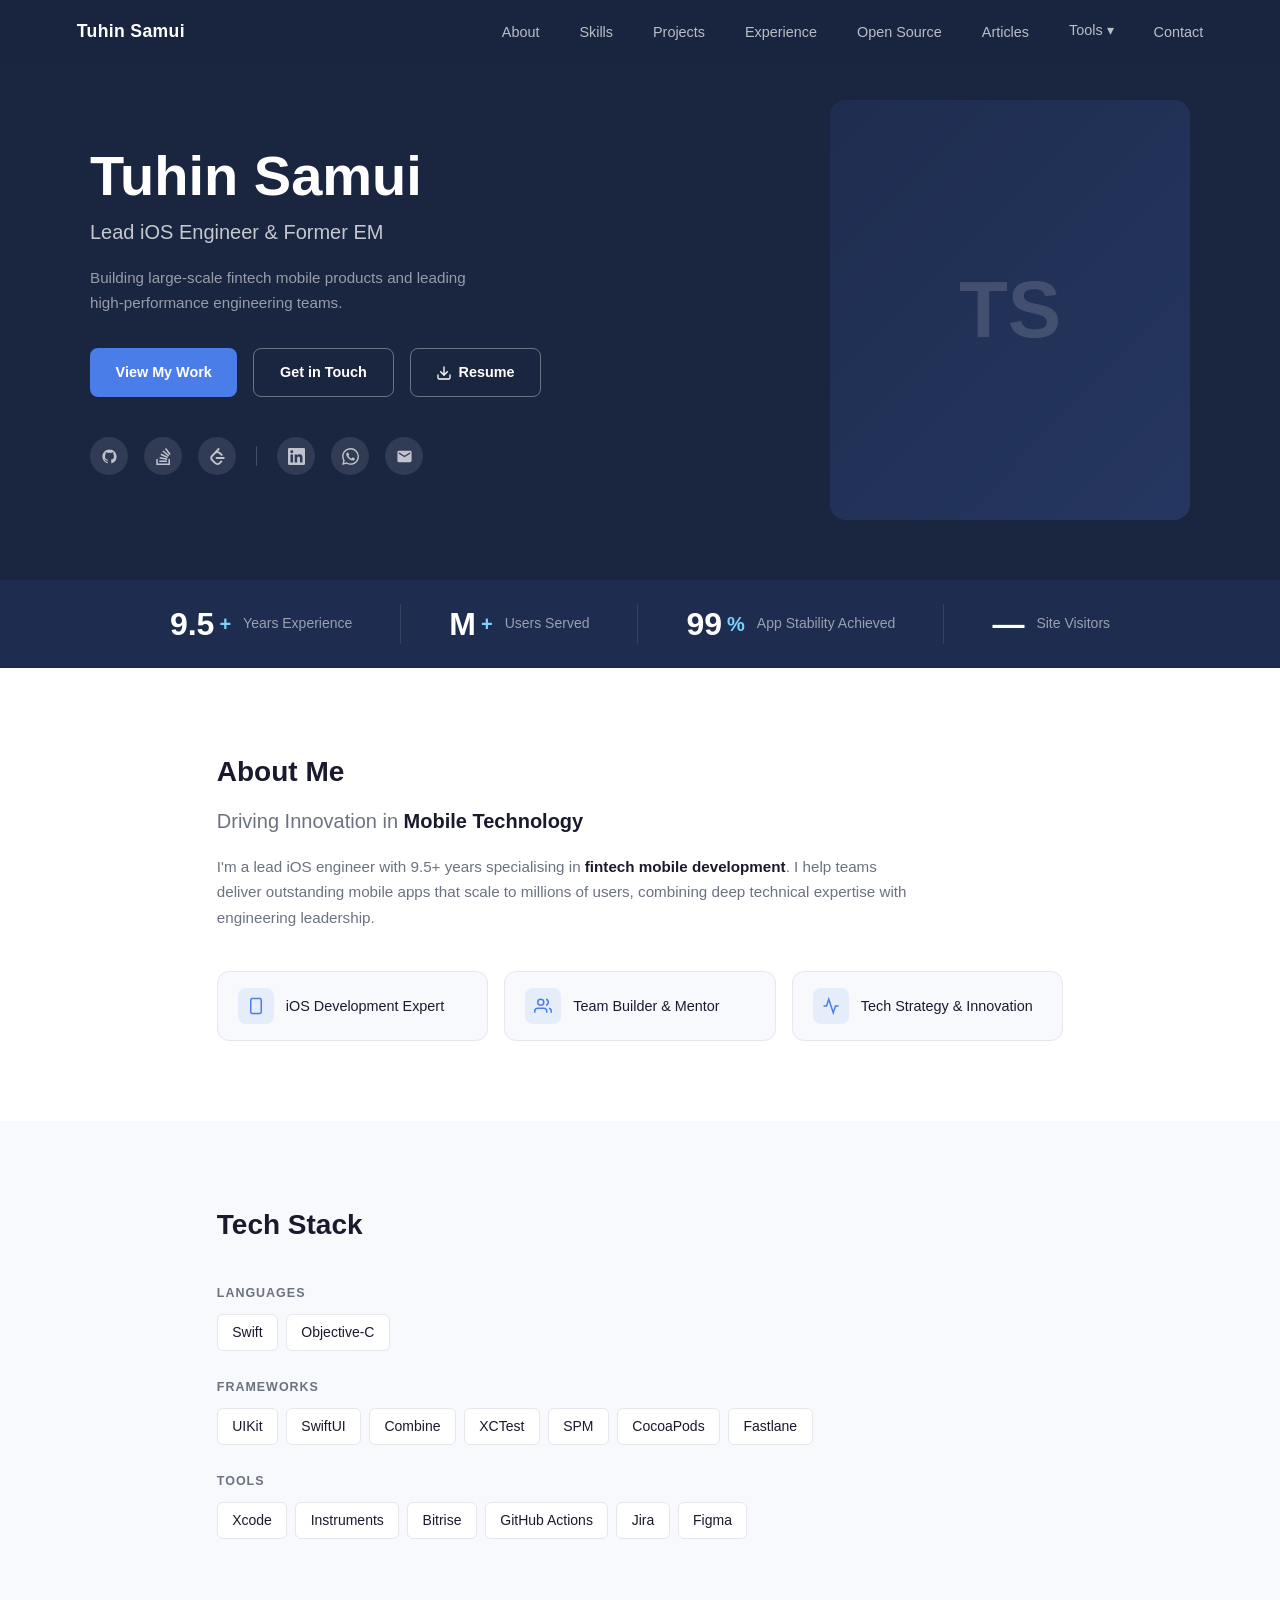
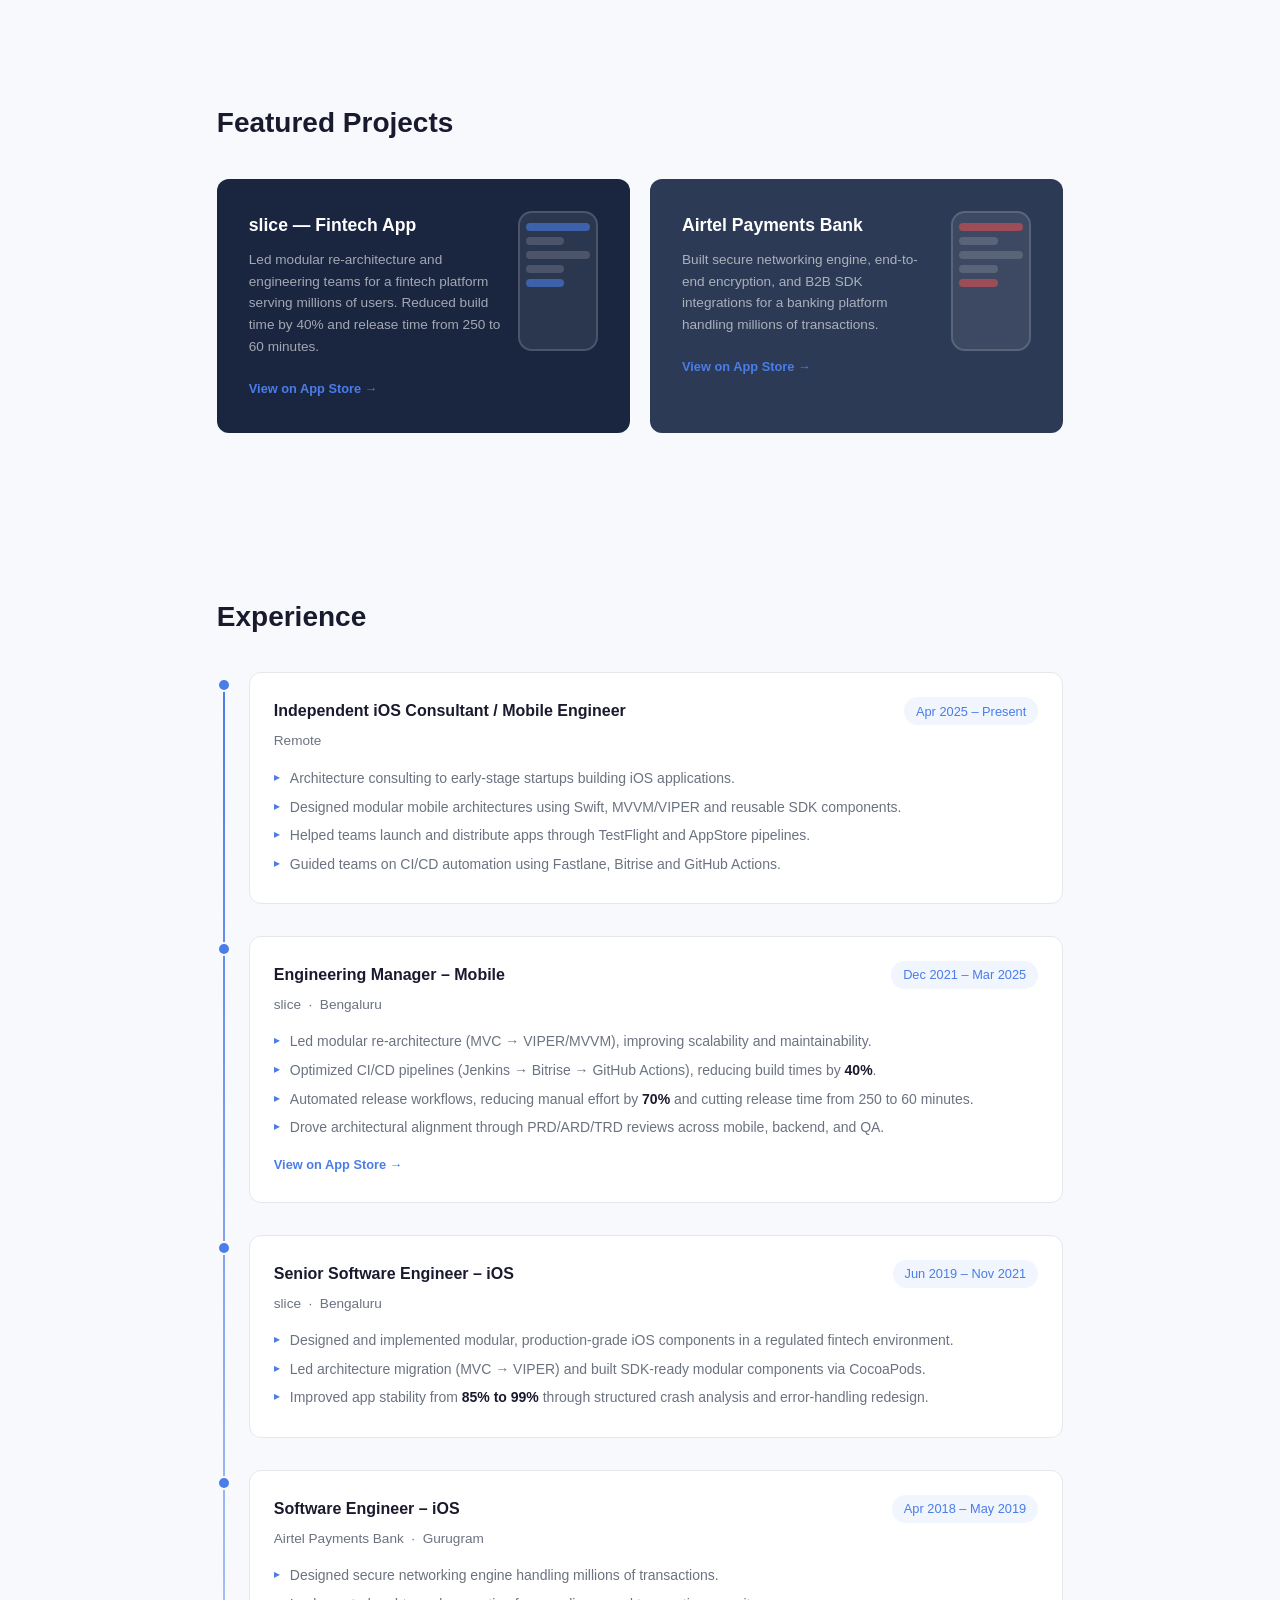
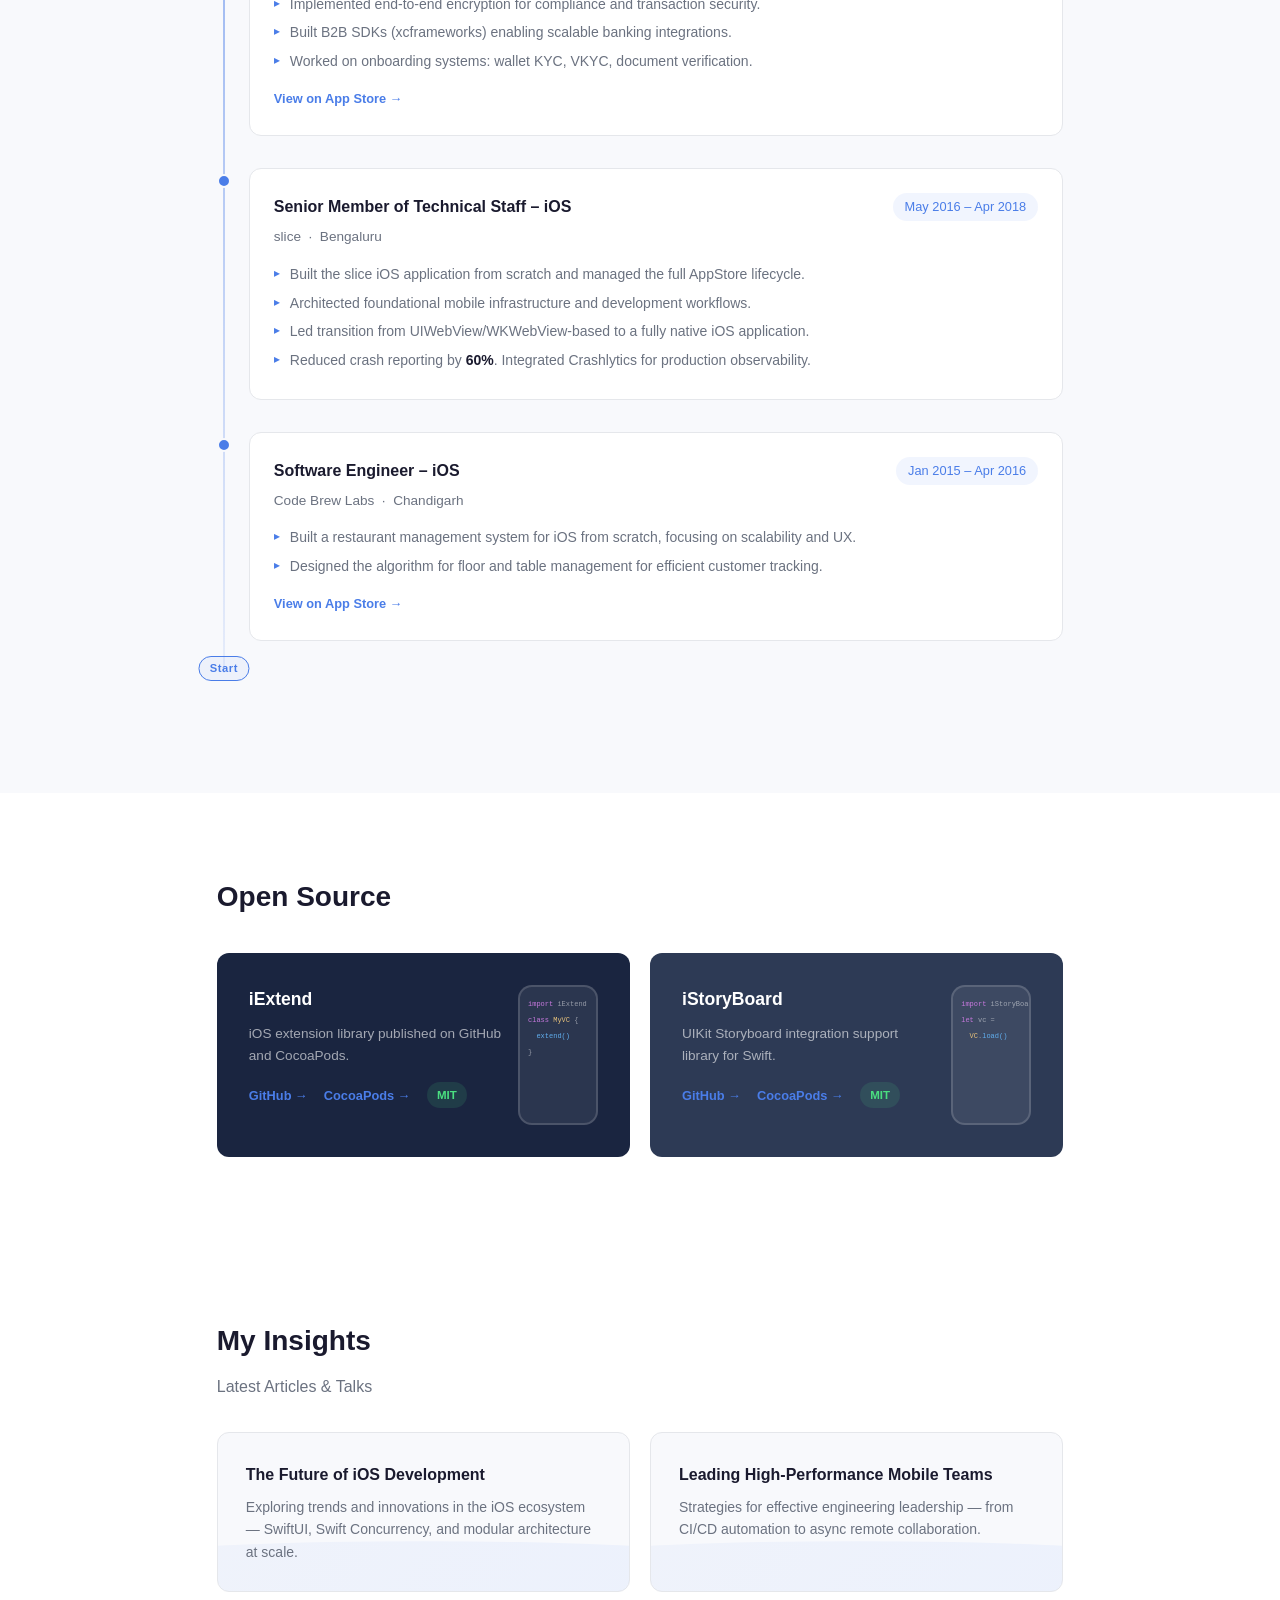
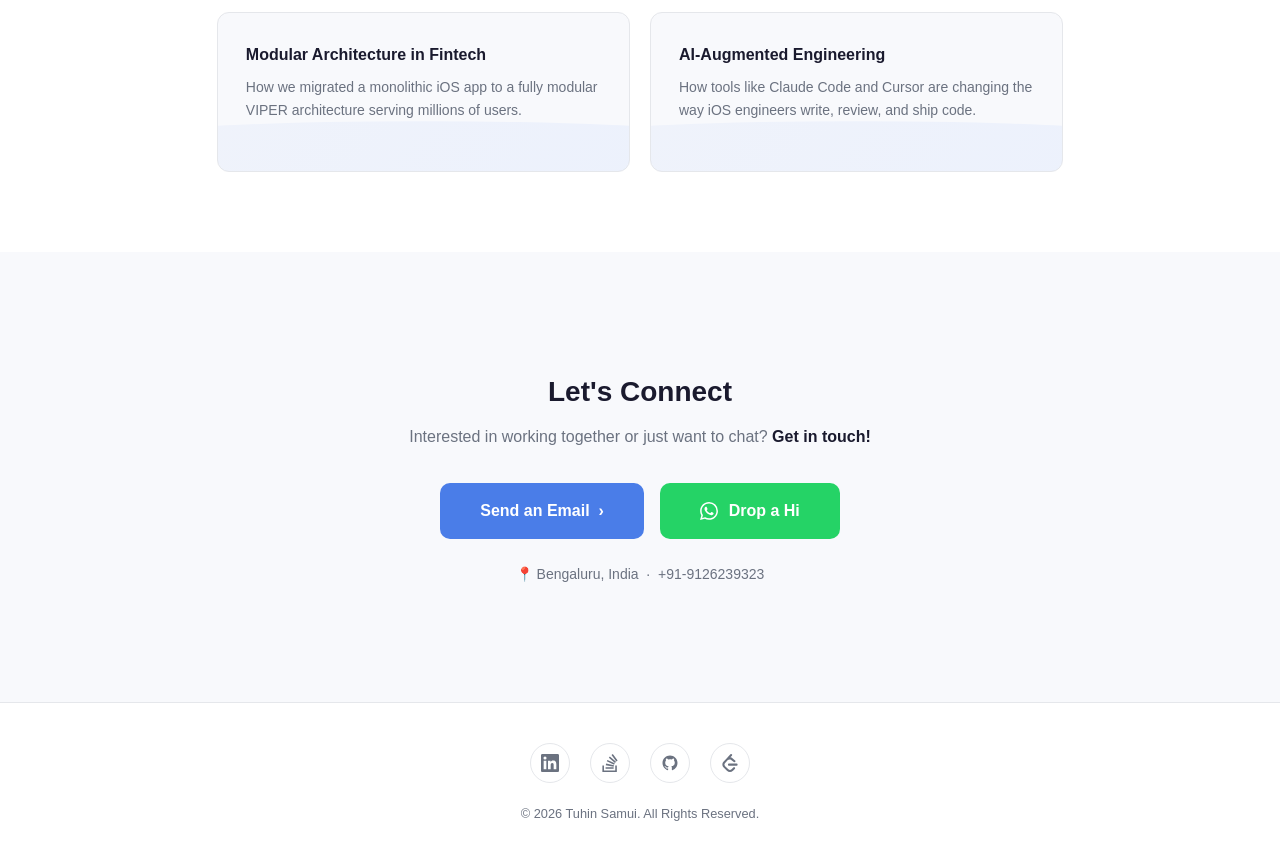
==== index.html @ b71fd664 "JSON to Codable implementation with download feature." ====
<!DOCTYPE html><html lang="en"> <head><meta charset="UTF-8"><meta name="viewport" content="width=device-width, initial-scale=1.0"><title>Tuhin Samui — Senior iOS Engineer</title><meta name="description" content="Lead iOS Engineer &#38; Former EM — Building large-scale fintech mobile products."><script data-goatcounter="https://tuhinsamui.goatcounter.com/count" async src="//gc.zgo.at/count.js"></script><link rel="stylesheet" href="/_astro/future-ios.C8dQKi5L.css">
<style>
  /* Click-only dropdowns — disable hover trigger */
  .nav-dropdown:hover .nav-dropdown-menu { display: none; }
  .nav-dropdown.open .nav-dropdown-menu { display: block; }
  /* Category labels inside dropdown */
  .nav-cat {
    font-size: .58rem; font-weight: 700; color: rgba(255,255,255,.3);
    
    padding: .5rem .8rem .2rem; pointer-events: none; list-style: none;
  }
  .nav-soon { opacity: .4; pointer-events: none; display: flex; align-items: center; gap: .5rem; }
  .nav-soon-badge {
    font-size: .55rem; background: rgba(255,255,255,.1); border-radius: 3px;
    padding: .1rem .35rem; letter-spacing: .04em; color: rgba(255,255,255,.5);
  }
</style> <body> <!-- NAV --> <nav> <a href="/" class="nav-logo">Tuhin Samui</a> <ul class="nav-links">  <li><a href="#about">About</a></li> <li><a href="#skills">Skills</a></li> <li><a href="#projects">Projects</a></li> <li><a href="#experience">Experience</a></li> <li><a href="#opensource">Open Source</a></li> <li><a href="#insights">Articles</a></li> <li class="nav-dropdown"><a href="#" class="nav-dropdown-toggle">Tools ▾</a><ul class="nav-dropdown-menu"><li class="nav-cat">GENERAL</li><li><a href="/tools/speedtest">Internet Speedometer</a></li><li class="nav-cat">iOS</li><li><a href="/tools/json-codable">JSON → Codable</a></li></ul></li> <li><a href="#contact">Contact</a></li>  </ul> <button class="nav-toggle" aria-label="Toggle menu">&#9776;</button> </nav>   <section id="hero"> <div class="hero-inner"> <div class="hero-content"> <h1 class="hero-name">Tuhin Samui</h1> <h2 class="hero-title">Lead iOS Engineer &amp; Former EM</h2> <p class="hero-sub">Building large-scale fintech mobile products and leading high-performance engineering teams.</p> <div class="hero-cta"> <a href="#projects" class="btn btn-primary">View My Work</a> <a href="#contact" class="btn btn-outline-light">Get in Touch</a> <a href="/resume.pdf" download="Tuhin_Samui_Resume.pdf" class="btn btn-outline-light"> <svg viewBox="0 0 24 24" fill="none" stroke="currentColor" stroke-width="2" stroke-linecap="round" stroke-linejoin="round" width="16" height="16"><path d="M21 15v4a2 2 0 01-2 2H5a2 2 0 01-2-2v-4"></path><polyline points="7 10 12 15 17 10"></polyline><line x1="12" y1="15" x2="12" y2="3"></line></svg>
Resume
</a> </div> <div class="hero-social"> <a href="https://github.com/tuhinsbuddy" target="_blank" rel="noopener" aria-label="GitHub"> <svg viewBox="0 0 24 24" fill="currentColor"><path d="M12 2C6.477 2 2 6.484 2 12.017c0 4.425 2.865 8.18 6.839 9.504.5.092.682-.217.682-.483 0-.237-.008-.868-.013-1.703-2.782.605-3.369-1.343-3.369-1.343-.454-1.158-1.11-1.466-1.11-1.466-.908-.62.069-.608.069-.608 1.003.07 1.531 1.032 1.531 1.032.892 1.53 2.341 1.088 2.91.832.092-.647.35-1.088.636-1.338-2.22-.253-4.555-1.113-4.555-4.951 0-1.093.39-1.988 1.029-2.688-.103-.253-.446-1.272.098-2.65 0 0 .84-.27 2.75 1.026A9.564 9.564 0 0112 6.844c.85.004 1.705.115 2.504.337 1.909-1.296 2.747-1.027 2.747-1.027.546 1.379.202 2.398.1 2.651.64.7 1.028 1.595 1.028 2.688 0 3.848-2.339 4.695-4.566 4.943.359.309.678.92.678 1.855 0 1.338-.012 2.419-.012 2.745 0 .268.18.58.688.482A10.019 10.019 0 0022 12.017C22 6.484 17.522 2 12 2z"></path></svg> </a> <a href="https://stackoverflow.com/users/4977661/oncompletion" target="_blank" rel="noopener" aria-label="Stack Overflow"> <svg viewBox="0 0 24 24" fill="currentColor"><path d="M18.986 21.865v-6.404h2.134V24H1.844v-8.539h2.13v6.404h15.012zM6.111 19.731H16.85v-2.137H6.111v2.137zm.259-4.852l10.48 2.189.451-2.07-10.478-2.187-.453 2.068zm1.359-5.056l9.705 4.53.903-1.95-9.706-4.53-.902 1.95zm2.715-4.785l8.217 6.855 1.359-1.62-8.216-6.853-1.36 1.618zM15.751 0l-1.746 1.294 6.405 8.604 1.746-1.294L15.751 0z"></path></svg> </a> <a href="https://leetcode.com/u/ripperTMS/" target="_blank" rel="noopener" aria-label="LeetCode"> <svg viewBox="0 0 24 24" fill="currentColor"><path d="M13.483 0a1.374 1.374 0 0 0-.961.438L7.116 6.226l-3.854 4.126a5.266 5.266 0 0 0-1.209 2.104 5.35 5.35 0 0 0-.125.513 5.527 5.527 0 0 0 .062 2.362 5.83 5.83 0 0 0 .349 1.017 5.938 5.938 0 0 0 1.271 1.818l4.277 4.193.039.038c2.248 2.165 5.852 2.133 8.063-.074l2.396-2.392c.54-.54.54-1.414.003-1.955a1.378 1.378 0 0 0-1.951-.003l-2.396 2.392a3.021 3.021 0 0 1-4.205.038l-.02-.019-4.276-4.193c-.652-.64-.972-1.469-.948-2.263a2.68 2.68 0 0 1 .066-.523 2.545 2.545 0 0 1 .619-1.164L9.13 8.114c1.058-1.134 3.204-1.27 4.43-.278l3.501 2.831c.593.48 1.461.387 1.94-.207a1.384 1.384 0 0 0-.207-1.943l-3.5-2.831c-.8-.647-1.766-1.045-2.774-1.202l2.015-2.158A1.384 1.384 0 0 0 13.483 0zm-2.866 12.815a1.38 1.38 0 0 0-1.38 1.382 1.38 1.38 0 0 0 1.38 1.382H20.79a1.38 1.38 0 0 0 1.38-1.382 1.38 1.38 0 0 0-1.38-1.382z"></path></svg> </a> <span class="hero-social-divider"></span> <a href="https://www.linkedin.com/in/tuhinsamui/" target="_blank" rel="noopener" aria-label="LinkedIn"> <svg viewBox="0 0 24 24" fill="currentColor"><path d="M20.447 20.452h-3.554v-5.569c0-1.328-.027-3.037-1.852-3.037-1.853 0-2.136 1.445-2.136 2.939v5.667H9.351V9h3.414v1.561h.046c.477-.9 1.637-1.85 3.37-1.85 3.601 0 4.267 2.37 4.267 5.455v6.286zM5.337 7.433a2.062 2.062 0 01-2.063-2.065 2.064 2.064 0 112.063 2.065zm1.782 13.019H3.555V9h3.564v11.452zM22.225 0H1.771C.792 0 0 .774 0 1.729v20.542C0 23.227.792 24 1.771 24h20.451C23.2 24 24 23.227 24 22.271V1.729C24 .774 23.2 0 22.222 0h.003z"></path></svg> </a> <a href="https://wa.me/919126239323?text=Hi%20Tuhin%2C%20would%20love%20to%20hire%20you%20for%20" target="_blank" rel="noopener" aria-label="WhatsApp"> <svg viewBox="0 0 24 24" fill="currentColor"><path d="M17.472 14.382c-.297-.149-1.758-.867-2.03-.967-.273-.099-.471-.148-.67.15-.197.297-.767.966-.94 1.164-.173.199-.347.223-.644.075-.297-.15-1.255-.463-2.39-1.475-.883-.788-1.48-1.761-1.653-2.059-.173-.297-.018-.458.13-.606.134-.133.298-.347.446-.52.149-.174.198-.298.298-.497.099-.198.05-.371-.025-.52-.075-.149-.669-1.612-.916-2.207-.242-.579-.487-.5-.669-.51-.173-.008-.371-.01-.57-.01-.198 0-.52.074-.792.372-.272.297-1.04 1.016-1.04 2.479 0 1.462 1.065 2.875 1.213 3.074.149.198 2.096 3.2 5.077 4.487.709.306 1.262.489 1.694.625.712.227 1.36.195 1.871.118.571-.085 1.758-.719 2.006-1.413.248-.694.248-1.289.173-1.413-.074-.124-.272-.198-.57-.347m-5.421 7.403h-.004a9.87 9.87 0 01-5.031-1.378l-.361-.214-3.741.982.998-3.648-.235-.374a9.86 9.86 0 01-1.51-5.26c.001-5.45 4.436-9.884 9.888-9.884 2.64 0 5.122 1.03 6.988 2.898a9.825 9.825 0 012.893 6.994c-.003 5.45-4.437 9.884-9.885 9.884m8.413-18.297A11.815 11.815 0 0012.05 0C5.495 0 .16 5.335.157 11.892c0 2.096.547 4.142 1.588 5.945L.057 24l6.305-1.654a11.882 11.882 0 005.683 1.448h.005c6.554 0 11.89-5.335 11.893-11.893a11.821 11.821 0 00-3.48-8.413z"></path></svg> </a> <a href="mailto:tuhin.eios@gmail.com" aria-label="Email"> <svg viewBox="0 0 24 24" fill="currentColor"><path d="M20 4H4c-1.1 0-2 .9-2 2v12c0 1.1.9 2 2 2h16c1.1 0 2-.9 2-2V6c0-1.1-.9-2-2-2zm0 4l-8 5-8-5V6l8 5 8-5v2z"></path></svg> </a> </div> </div> <div class="hero-photo"> <img src="/photo.jpg" alt="Tuhin Samui" onerror="this.style.display='none';this.parentElement.classList.add('no-photo')"> <div class="photo-placeholder">TS</div> </div> </div> </section>  <div class="stats-bar"> <div class="stat-item"> <span class="stat-num">9.5<span class="stat-plus">+</span></span> <span class="stat-label">Years Experience</span> </div> <div class="stat-divider"></div> <div class="stat-item"> <span class="stat-num">M<span class="stat-plus">+</span></span> <span class="stat-label">Users Served</span> </div> <div class="stat-divider"></div> <div class="stat-item"> <span class="stat-num">99<span class="stat-plus">%</span></span> <span class="stat-label">App Stability Achieved</span> </div> <div class="stat-divider"></div> <div class="stat-item"> <span class="stat-num" id="visitor-count">—</span> <span class="stat-label">Site Visitors</span> </div> </div>  <section id="about"> <div class="section-inner"> <h2 class="section-title">About Me</h2> <h3 class="section-subtitle">Driving Innovation in <strong>Mobile Technology</strong></h3> <p class="about-bio">
I'm a lead iOS engineer with 9.5+ years specialising in <strong>fintech mobile development</strong>.
        I help teams deliver outstanding mobile apps that scale to millions of users, combining deep technical
        expertise with engineering leadership.
</p> <div class="about-pillars"> <div class="pillar"> <div class="pillar-icon"> <svg viewBox="0 0 24 24" fill="none" stroke="currentColor" stroke-width="2"><rect x="5" y="2" width="14" height="20" rx="2"></rect><line x1="12" y1="18" x2="12" y2="18.01"></line></svg> </div> <span>iOS Development Expert</span> </div> <div class="pillar"> <div class="pillar-icon"> <svg viewBox="0 0 24 24" fill="none" stroke="currentColor" stroke-width="2"><path d="M17 21v-2a4 4 0 0 0-4-4H5a4 4 0 0 0-4 4v2"></path><circle cx="9" cy="7" r="4"></circle><path d="M23 21v-2a4 4 0 0 0-3-3.87"></path><path d="M16 3.13a4 4 0 0 1 0 7.75"></path></svg> </div> <span>Team Builder &amp; Mentor</span> </div> <div class="pillar"> <div class="pillar-icon"> <svg viewBox="0 0 24 24" fill="none" stroke="currentColor" stroke-width="2"><polyline points="22 12 18 12 15 21 9 3 6 12 2 12"></polyline></svg> </div> <span>Tech Strategy &amp; Innovation</span> </div> </div> </div> </section>  <section id="skills"> <div class="section-inner"> <h2 class="section-title">Tech Stack</h2> <div class="skills-group"> <div class="skills-row"> <span class="skills-label">Languages</span> <div class="skills-tags"> <span class="skill-tag">Swift</span> <span class="skill-tag">Objective-C</span> </div> </div> <div class="skills-row"> <span class="skills-label">Frameworks</span> <div class="skills-tags"> <span class="skill-tag">UIKit</span> <span class="skill-tag">SwiftUI</span> <span class="skill-tag">Combine</span> <span class="skill-tag">XCTest</span> <span class="skill-tag">SPM</span> <span class="skill-tag">CocoaPods</span> <span class="skill-tag">Fastlane</span> </div> </div> <div class="skills-row"> <span class="skills-label">Tools</span> <div class="skills-tags"> <span class="skill-tag">Xcode</span> <span class="skill-tag">Instruments</span> <span class="skill-tag">Bitrise</span> <span class="skill-tag">GitHub Actions</span> <span class="skill-tag">Jira</span> <span class="skill-tag">Figma</span> </div> </div> </div> </div> </section>  <section id="projects"> <div class="section-inner"> <h2 class="section-title">Featured Projects</h2> <div class="projects-grid"> <div class="project-card project-card--dark"> <div class="project-info"> <h3>slice — Fintech App</h3> <p>Led modular re-architecture and engineering teams for a fintech platform serving millions of users. Reduced build time by 40% and release time from 250 to 60 minutes.</p> <a href="https://apps.apple.com/in/app/slice-bank-at-rbi-repo-rate/id1123372237" target="_blank" rel="noopener" class="project-link">View on App Store →</a> </div> <div class="project-visual project-visual--slice"> <div class="phone-mockup"> <div class="phone-screen"> <div class="screen-content"> <div class="screen-bar accent"></div> <div class="screen-bar short"></div> <div class="screen-bar"></div> <div class="screen-bar short"></div> <div class="screen-bar accent short"></div> </div> </div> </div> </div> </div> <div class="project-card project-card--slate"> <div class="project-info"> <h3>Airtel Payments Bank</h3> <p>Built secure networking engine, end-to-end encryption, and B2B SDK integrations for a banking platform handling millions of transactions.</p> <a href="https://apps.apple.com/in/app/airtel-thanks-recharge-bank/id543184334" target="_blank" rel="noopener" class="project-link">View on App Store →</a> </div> <div class="project-visual project-visual--airtel"> <div class="phone-mockup"> <div class="phone-screen"> <div class="screen-content"> <div class="screen-bar accent-red"></div> <div class="screen-bar short"></div> <div class="screen-bar"></div> <div class="screen-bar short"></div> <div class="screen-bar accent-red short"></div> </div> </div> </div> </div> </div> </div> </div> </section>  <section id="experience"> <div class="section-inner"> <h2 class="section-title">Experience</h2> <div class="timeline"> <div class="timeline-item"> <div class="timeline-dot"></div> <div class="timeline-content"> <div class="timeline-header"> <h3>Independent iOS Consultant / Mobile Engineer</h3> <span class="timeline-period">Apr 2025 – Present</span> </div> <p class="timeline-location">Remote</p> <ul> <li>Architecture consulting to early-stage startups building iOS applications.</li> <li>Designed modular mobile architectures using Swift, MVVM/VIPER and reusable SDK components.</li> <li>Helped teams launch and distribute apps through TestFlight and AppStore pipelines.</li> <li>Guided teams on CI/CD automation using Fastlane, Bitrise and GitHub Actions.</li> </ul> </div> </div> <div class="timeline-item"> <div class="timeline-dot"></div> <div class="timeline-content"> <div class="timeline-header"> <h3>Engineering Manager – Mobile</h3> <span class="timeline-period">Dec 2021 – Mar 2025</span> </div> <p class="timeline-location">slice &nbsp;·&nbsp; Bengaluru</p> <ul> <li>Led modular re-architecture (MVC → VIPER/MVVM), improving scalability and maintainability.</li> <li>Optimized CI/CD pipelines (Jenkins → Bitrise → GitHub Actions), reducing build times by <strong>40%</strong>.</li> <li>Automated release workflows, reducing manual effort by <strong>70%</strong> and cutting release time from 250 to 60 minutes.</li> <li>Drove architectural alignment through PRD/ARD/TRD reviews across mobile, backend, and QA.</li> </ul> <a href="https://apps.apple.com/in/app/slice-bank-at-rbi-repo-rate/id1123372237" target="_blank" rel="noopener" class="app-link">View on App Store →</a> </div> </div> <div class="timeline-item"> <div class="timeline-dot"></div> <div class="timeline-content"> <div class="timeline-header"> <h3>Senior Software Engineer – iOS</h3> <span class="timeline-period">Jun 2019 – Nov 2021</span> </div> <p class="timeline-location">slice &nbsp;·&nbsp; Bengaluru</p> <ul> <li>Designed and implemented modular, production-grade iOS components in a regulated fintech environment.</li> <li>Led architecture migration (MVC → VIPER) and built SDK-ready modular components via CocoaPods.</li> <li>Improved app stability from <strong>85% to 99%</strong> through structured crash analysis and error-handling redesign.</li> </ul> </div> </div> <div class="timeline-item"> <div class="timeline-dot"></div> <div class="timeline-content"> <div class="timeline-header"> <h3>Software Engineer – iOS</h3> <span class="timeline-period">Apr 2018 – May 2019</span> </div> <p class="timeline-location">Airtel Payments Bank &nbsp;·&nbsp; Gurugram</p> <ul> <li>Designed secure networking engine handling millions of transactions.</li> <li>Implemented end-to-end encryption for compliance and transaction security.</li> <li>Built B2B SDKs (xcframeworks) enabling scalable banking integrations.</li> <li>Worked on onboarding systems: wallet KYC, VKYC, document verification.</li> </ul> <a href="https://apps.apple.com/in/app/airtel-thanks-recharge-bank/id543184334" target="_blank" rel="noopener" class="app-link">View on App Store →</a> </div> </div> <div class="timeline-item"> <div class="timeline-dot"></div> <div class="timeline-content"> <div class="timeline-header"> <h3>Senior Member of Technical Staff – iOS</h3> <span class="timeline-period">May 2016 – Apr 2018</span> </div> <p class="timeline-location">slice &nbsp;·&nbsp; Bengaluru</p> <ul> <li>Built the slice iOS application from scratch and managed the full AppStore lifecycle.</li> <li>Architected foundational mobile infrastructure and development workflows.</li> <li>Led transition from UIWebView/WKWebView-based to a fully native iOS application.</li> <li>Reduced crash reporting by <strong>60%</strong>. Integrated Crashlytics for production observability.</li> </ul> </div> </div> <div class="timeline-item"> <div class="timeline-dot"></div> <div class="timeline-content"> <div class="timeline-header"> <h3>Software Engineer – iOS</h3> <span class="timeline-period">Jan 2015 – Apr 2016</span> </div> <p class="timeline-location">Code Brew Labs &nbsp;·&nbsp; Chandigarh</p> <ul> <li>Built a restaurant management system for iOS from scratch, focusing on scalability and UX.</li> <li>Designed the algorithm for floor and table management for efficient customer tracking.</li> </ul> <a href="https://apps.apple.com/app/adiava-restaurant-waiting/id1108167919" target="_blank" rel="noopener" class="app-link">View on App Store →</a> </div> <div class="timeline-start">Start</div> </div> </div> </div> </section>  <section id="opensource"> <div class="section-inner"> <h2 class="section-title">Open Source</h2> <div class="projects-grid"> <div class="project-card project-card--dark"> <div class="project-info"> <h3>iExtend</h3> <p>iOS extension library published on GitHub and CocoaPods.</p> <div class="oss-links"> <a href="https://github.com/UltranLab/iExtend" target="_blank" rel="noopener" class="project-link">GitHub →</a> <a href="https://cocoapods.org/pods/iExtend" target="_blank" rel="noopener" class="project-link">CocoaPods →</a> <span class="oss-badge">MIT</span> </div> </div> <div class="project-visual"> <div class="phone-mockup"> <div class="phone-screen"> <div class="screen-content code-screen"> <div class="code-line"><span class="kw">import</span> iExtend</div> <div class="code-line"><span class="kw">class</span> <span class="ty">MyVC</span> {</div> <div class="code-line">&nbsp;&nbsp;<span class="fn">extend()</span></div> <div class="code-line">}</div> </div> </div> </div> </div> </div> <div class="project-card project-card--slate"> <div class="project-info"> <h3>iStoryBoard</h3> <p>UIKit Storyboard integration support library for Swift.</p> <div class="oss-links"> <a href="https://github.com/tuhinsbuddy" target="_blank" rel="noopener" class="project-link">GitHub →</a> <a href="#" class="project-link">CocoaPods →</a> <span class="oss-badge">MIT</span> </div> </div> <div class="project-visual"> <div class="phone-mockup"> <div class="phone-screen"> <div class="screen-content code-screen"> <div class="code-line"><span class="kw">import</span> iStoryBoard</div> <div class="code-line"><span class="kw">let</span> vc =</div> <div class="code-line">&nbsp;&nbsp;<span class="ty">VC</span>.<span class="fn">load()</span></div> </div> </div> </div> </div> </div> </div> </div> </section>  <section id="insights"> <div class="section-inner"> <h2 class="section-title">My Insights</h2> <p class="section-subtitle-light">Latest Articles &amp; Talks</p> <div class="insights-grid"> <a href="/articles/future-ios" class="insight-card" data-goatcounter-click="insight-future-ios" data-goatcounter-title="Future of iOS"> <div class="insight-body"> <h3>The Future of iOS Development</h3> <p>Exploring trends and innovations in the iOS ecosystem — SwiftUI, Swift Concurrency, and modular architecture at scale.</p> </div> <div class="insight-wave"></div> </a> <div class="insight-card" data-goatcounter-click="insight-leading-teams" data-goatcounter-title="Leading Mobile Teams"> <div class="insight-body"> <h3>Leading High-Performance Mobile Teams</h3> <p>Strategies for effective engineering leadership — from CI/CD automation to async remote collaboration.</p> </div> <div class="insight-wave"></div> </div> <div class="insight-card" data-goatcounter-click="insight-modular-arch" data-goatcounter-title="Modular Architecture Fintech"> <div class="insight-body"> <h3>Modular Architecture in Fintech</h3> <p>How we migrated a monolithic iOS app to a fully modular VIPER architecture serving millions of users.</p> </div> <div class="insight-wave"></div> </div> <div class="insight-card" data-goatcounter-click="insight-ai-engineering" data-goatcounter-title="AI-Augmented Engineering"> <div class="insight-body"> <h3>AI-Augmented Engineering</h3> <p>How tools like Claude Code and Cursor are changing the way iOS engineers write, review, and ship code.</p> </div> <div class="insight-wave"></div> </div> </div> </div> </section>  <section id="contact"> <div class="section-inner contact-inner"> <h2 class="section-title">Let's Connect</h2> <p class="contact-sub">Interested in working together or just want to chat? <strong>Get in touch!</strong></p> <div class="contact-btns"> <a href="mailto:tuhin.eios@gmail.com" class="btn btn-primary btn-large">Send an Email &nbsp;›</a> <a href="https://wa.me/919126239323?text=Hi%20Tuhin%2C%20would%20love%20to%20hire%20you%20for%20" target="_blank" rel="noopener" class="btn btn-whatsapp btn-large"> <svg viewBox="0 0 24 24" fill="currentColor" width="18" height="18"><path d="M17.472 14.382c-.297-.149-1.758-.867-2.03-.967-.273-.099-.471-.148-.67.15-.197.297-.767.966-.94 1.164-.173.199-.347.223-.644.075-.297-.15-1.255-.463-2.39-1.475-.883-.788-1.48-1.761-1.653-2.059-.173-.297-.018-.458.13-.606.134-.133.298-.347.446-.52.149-.174.198-.298.298-.497.099-.198.05-.371-.025-.52-.075-.149-.669-1.612-.916-2.207-.242-.579-.487-.5-.669-.51-.173-.008-.371-.01-.57-.01-.198 0-.52.074-.792.372-.272.297-1.04 1.016-1.04 2.479 0 1.462 1.065 2.875 1.213 3.074.149.198 2.096 3.2 5.077 4.487.709.306 1.262.489 1.694.625.712.227 1.36.195 1.871.118.571-.085 1.758-.719 2.006-1.413.248-.694.248-1.289.173-1.413-.074-.124-.272-.198-.57-.347m-5.421 7.403h-.004a9.87 9.87 0 01-5.031-1.378l-.361-.214-3.741.982.998-3.648-.235-.374a9.86 9.86 0 01-1.51-5.26c.001-5.45 4.436-9.884 9.888-9.884 2.64 0 5.122 1.03 6.988 2.898a9.825 9.825 0 012.893 6.994c-.003 5.45-4.437 9.884-9.885 9.884m8.413-18.297A11.815 11.815 0 0012.05 0C5.495 0 .16 5.335.157 11.892c0 2.096.547 4.142 1.588 5.945L.057 24l6.305-1.654a11.882 11.882 0 005.683 1.448h.005c6.554 0 11.89-5.335 11.893-11.893a11.821 11.821 0 00-3.48-8.413z"></path></svg>
&nbsp;Drop a Hi
</a> </div> <p class="contact-location">📍 Bengaluru, India &nbsp;·&nbsp; +91-9126239323</p> </div> </section>  <!-- FOOTER --> <footer> <div class="footer-social"> <a href="https://www.linkedin.com/in/tuhinsamui/" target="_blank" rel="noopener" aria-label="LinkedIn"> <svg viewBox="0 0 24 24" fill="currentColor"><path d="M20.447 20.452h-3.554v-5.569c0-1.328-.027-3.037-1.852-3.037-1.853 0-2.136 1.445-2.136 2.939v5.667H9.351V9h3.414v1.561h.046c.477-.9 1.637-1.85 3.37-1.85 3.601 0 4.267 2.37 4.267 5.455v6.286zM5.337 7.433a2.062 2.062 0 01-2.063-2.065 2.064 2.064 0 112.063 2.065zm1.782 13.019H3.555V9h3.564v11.452zM22.225 0H1.771C.792 0 0 .774 0 1.729v20.542C0 23.227.792 24 1.771 24h20.451C23.2 24 24 23.227 24 22.271V1.729C24 .774 23.2 0 22.222 0h.003z"></path></svg> </a> <a href="https://stackoverflow.com/users/4977661/oncompletion" target="_blank" rel="noopener" aria-label="Stack Overflow"> <svg viewBox="0 0 24 24" fill="currentColor"><path d="M18.986 21.865v-6.404h2.134V24H1.844v-8.539h2.13v6.404h15.012zM6.111 19.731H16.85v-2.137H6.111v2.137zm.259-4.852l10.48 2.189.451-2.07-10.478-2.187-.453 2.068zm1.359-5.056l9.705 4.53.903-1.95-9.706-4.53-.902 1.95zm2.715-4.785l8.217 6.855 1.359-1.62-8.216-6.853-1.36 1.618zM15.751 0l-1.746 1.294 6.405 8.604 1.746-1.294L15.751 0z"></path></svg> </a> <a href="https://github.com/tuhinsbuddy" target="_blank" rel="noopener" aria-label="GitHub"> <svg viewBox="0 0 24 24" fill="currentColor"><path d="M12 2C6.477 2 2 6.484 2 12.017c0 4.425 2.865 8.18 6.839 9.504.5.092.682-.217.682-.483 0-.237-.008-.868-.013-1.703-2.782.605-3.369-1.343-3.369-1.343-.454-1.158-1.11-1.466-1.11-1.466-.908-.62.069-.608.069-.608 1.003.07 1.531 1.032 1.531 1.032.892 1.53 2.341 1.088 2.91.832.092-.647.35-1.088.636-1.338-2.22-.253-4.555-1.113-4.555-4.951 0-1.093.39-1.988 1.029-2.688-.103-.253-.446-1.272.098-2.65 0 0 .84-.27 2.75 1.026A9.564 9.564 0 0112 6.844c.85.004 1.705.115 2.504.337 1.909-1.296 2.747-1.027 2.747-1.027.546 1.379.202 2.398.1 2.651.64.7 1.028 1.595 1.028 2.688 0 3.848-2.339 4.695-4.566 4.943.359.309.678.92.678 1.855 0 1.338-.012 2.419-.012 2.745 0 .268.18.58.688.482A10.019 10.019 0 0022 12.017C22 6.484 17.522 2 12 2z"></path></svg> </a> <a href="https://leetcode.com/u/ripperTMS/" target="_blank" rel="noopener" aria-label="LeetCode"> <svg viewBox="0 0 24 24" fill="currentColor"><path d="M13.483 0a1.374 1.374 0 0 0-.961.438L7.116 6.226l-3.854 4.126a5.266 5.266 0 0 0-1.209 2.104 5.35 5.35 0 0 0-.125.513 5.527 5.527 0 0 0 .062 2.362 5.83 5.83 0 0 0 .349 1.017 5.938 5.938 0 0 0 1.271 1.818l4.277 4.193.039.038c2.248 2.165 5.852 2.133 8.063-.074l2.396-2.392c.54-.54.54-1.414.003-1.955a1.378 1.378 0 0 0-1.951-.003l-2.396 2.392a3.021 3.021 0 0 1-4.205.038l-.02-.019-4.276-4.193c-.652-.64-.972-1.469-.948-2.263a2.68 2.68 0 0 1 .066-.523 2.545 2.545 0 0 1 .619-1.164L9.13 8.114c1.058-1.134 3.204-1.27 4.43-.278l3.501 2.831c.593.48 1.461.387 1.94-.207a1.384 1.384 0 0 0-.207-1.943l-3.5-2.831c-.8-.647-1.766-1.045-2.774-1.202l2.015-2.158A1.384 1.384 0 0 0 13.483 0zm-2.866 12.815a1.38 1.38 0 0 0-1.38 1.382 1.38 1.38 0 0 0 1.38 1.382H20.79a1.38 1.38 0 0 0 1.38-1.382 1.38 1.38 0 0 0-1.38-1.382z"></path></svg> </a> </div> <p class="footer-copy">© 2026 Tuhin Samui. All Rights Reserved.</p> </footer> <script>
    // Visitor counter — GoatCounter
    (async () => {
      try {
        const r = await fetch('https://tuhinsamui.goatcounter.com/counter/%2F.json');
        if (!r.ok) return;
        const { count } = await r.json();
        const el = document.getElementById('visitor-count');
        if (!el) return;
        const target = parseInt(count.replace(/,/g, ''), 10) || 0;
        if (!target) { el.textContent = '—'; return; }
        const start = performance.now();
        (function tick(now) {
          const p = Math.min((now - start) / 900, 1);
          el.textContent = Math.round(target * (1 - Math.pow(1 - p, 3))).toLocaleString();
          if (p < 1) requestAnimationFrame(tick);
        })(start);
      } catch (_) {}
    })();

    // Mobile nav toggle
    const toggle = document.querySelector('.nav-toggle');
    const navLinks = document.querySelector('.nav-links');
    toggle.addEventListener('click', () => navLinks.classList.toggle('open'));
    navLinks.querySelectorAll('a').forEach(link => {
      link.addEventListener('click', () => navLinks.classList.remove('open'));
    });
    document.querySelectorAll('.nav-dropdown-toggle').forEach(btn => {
      btn.addEventListener('click', e => {
        e.preventDefault();
        const parent = btn.closest('.nav-dropdown');
        const isOpen = parent.classList.contains('open');
        document.querySelectorAll('.nav-dropdown').forEach(d => d.classList.remove('open'));
        if (!isOpen) parent.classList.add('open');
      });
    });
    document.addEventListener('click', e => {
      if (!e.target.closest('.nav-dropdown')) {
        document.querySelectorAll('.nav-dropdown').forEach(d => d.classList.remove('open'));
      }
    });

    // Highlight active nav link on scroll
    const sections = document.querySelectorAll('section[id]');
    const links = document.querySelectorAll('.nav-links a');
    const observer = new IntersectionObserver(entries => {
      entries.forEach(entry => {
        if (entry.isIntersecting) {
          links.forEach(l => l.style.color = '');
          const active = document.querySelector(`.nav-links a[href="#${entry.target.id}"]`);
          if (active) active.style.color = 'var(--accent)';
        }
      });
    }, { rootMargin: '-40% 0px -55% 0px' });
    sections.forEach(s => observer.observe(s));

    // Fade-in on scroll
    const fadeEls = document.querySelectorAll('.skill-card, .timeline-item, .oss-card, .edu-card, .stat');
    const fadeObserver = new IntersectionObserver(entries => {
      entries.forEach(entry => {
        if (entry.isIntersecting) {
          entry.target.style.opacity = '1';
          entry.target.style.transform = 'translateY(0)';
          fadeObserver.unobserve(entry.target);
        }
      });
    }, { threshold: 0.1 });
    fadeEls.forEach(el => {
      el.style.opacity = '0';
      el.style.transform = 'translateY(20px)';
      el.style.transition = 'opacity 0.5s ease, transform 0.5s ease';
      fadeObserver.observe(el);
    });
  </script> </body> </html>
---- _astro/future-ios.C8dQKi5L.css ----
*,*:before,*:after{box-sizing:border-box;margin:0;padding:0}:root{--navy: #1a2540;--navy2: #1e2d4f;--accent: #4a7de8;--accent2: #3a6dd8;--text: #1a1a2e;--muted: #6b7280;--light: #f8f9fc;--white: #ffffff;--border: #e5e7eb;--radius: 12px;--font: "SF Pro Display", -apple-system, BlinkMacSystemFont, "Segoe UI", sans-serif}html{scroll-behavior:smooth}body{background:var(--white);color:var(--text);font-family:var(--font);font-size:16px;line-height:1.7;overflow-x:hidden}a{color:inherit;text-decoration:none}ul{list-style:none}nav{position:fixed;top:0;left:0;right:0;z-index:100;display:flex;align-items:center;justify-content:space-between;padding:0 6%;height:64px;background:#1a2540f2;backdrop-filter:blur(12px)}.nav-logo{font-size:1.1rem;font-weight:700;color:#fff;letter-spacing:.02em}.nav-links{display:flex;gap:2.5rem}.nav-links a{font-size:.9rem;color:#ffffffb3;transition:color .2s}.nav-links a:hover{color:#fff}.nav-toggle{display:none;background:none;border:none;color:#fff;font-size:1.4rem;cursor:pointer}#hero{background:var(--navy);min-height:520px;padding:100px 6% 60px;position:relative;overflow:hidden}.hero-inner{max-width:1100px;margin:0 auto;display:flex;align-items:center;justify-content:space-between;gap:2rem}.hero-content{flex:1;max-width:520px}.hero-name{font-size:clamp(2.2rem,5vw,3.5rem);font-weight:800;color:#fff;line-height:1.1;margin-bottom:.5rem}.hero-title{font-size:clamp(1rem,2vw,1.25rem);font-weight:400;color:#ffffffbf;margin-bottom:1rem}.hero-sub{font-size:.95rem;color:#ffffff8c;margin-bottom:2rem;max-width:400px}.hero-cta{display:flex;gap:1rem;flex-wrap:wrap;margin-bottom:2.5rem}.hero-social{display:flex;align-items:center;gap:1rem}.hero-social a{display:flex;align-items:center;justify-content:center;width:38px;height:38px;border-radius:50%;background:#ffffff1a;color:#ffffffb3;transition:background .2s,color .2s}.hero-social a:hover{background:var(--accent);color:#fff}.hero-social svg{width:17px;height:17px}.hero-social-divider{width:1px;height:20px;background:#fff3;border-radius:1px;margin:0 4px}.hero-photo{flex:0 0 360px;height:420px;position:relative;border-radius:16px;overflow:hidden;background:var(--navy2)}.hero-photo img{width:100%;height:100%;object-fit:cover;object-position:top center;display:block}.photo-placeholder{position:absolute;inset:0;display:flex;align-items:center;justify-content:center;font-size:5rem;font-weight:800;color:#ffffff26;background:linear-gradient(135deg,#1e2d4f,#253660)}.hero-photo img+.photo-placeholder{display:none}.hero-photo.no-photo .photo-placeholder{display:flex}.stats-bar{background:var(--navy2);display:flex;align-items:center;justify-content:center;gap:0;padding:1.5rem 6%}.stat-item{display:flex;align-items:center;gap:.75rem;padding:0 3rem}.stat-num{font-size:2rem;font-weight:800;color:#fff;line-height:1;display:inline-flex;align-items:center;gap:5px}.stat-plus{font-size:1.25rem;color:#7dd3fc}.stat-label{font-size:.875rem;color:#ffffff8c}.stat-divider{width:1px;height:40px;background:#ffffff1a}.btn{display:inline-flex;align-items:center;gap:.4rem;padding:.7rem 1.6rem;border-radius:8px;font-size:.9rem;font-weight:600;transition:all .2s;cursor:pointer}.btn-primary{background:var(--accent);color:#fff}.btn-primary:hover{background:var(--accent2);transform:translateY(-1px)}.btn-outline-light{border:1.5px solid rgba(255,255,255,.35);color:#fff}.btn-outline-light:hover{border-color:#fff;background:#ffffff14}.btn-large{padding:.9rem 2.5rem;font-size:1rem;border-radius:10px}.btn-whatsapp{background:#25d366;color:#fff;display:inline-flex;align-items:center;gap:.4rem}.btn-whatsapp:hover{background:#1ebe5d;transform:translateY(-1px)}.contact-btns{display:flex;gap:1rem;justify-content:center;flex-wrap:wrap}.hero-email{display:inline-block;margin-top:.75rem;font-size:.875rem;color:#ffffff80;transition:color .2s}.hero-email:hover{color:#fff}#skills{background:var(--light)}.skills-group{display:flex;flex-direction:column;gap:1.25rem;margin-top:1.75rem}.skills-row{display:flex;flex-direction:column;gap:.6rem}.skills-label{font-size:.78rem;font-weight:700;color:var(--muted);text-transform:uppercase;letter-spacing:.08em;min-width:90px;padding-top:.4rem;flex-shrink:0}.skills-tags{display:flex;flex-wrap:wrap;gap:.5rem;flex:1;min-width:0}.skill-tag{background:var(--white);border:1px solid var(--border);border-radius:6px;padding:.35rem .9rem;font-size:.875rem;font-weight:500;color:var(--text);transition:border-color .2s,color .2s}.skill-tag:hover{border-color:var(--accent);color:var(--accent)}section{padding:80px 0}.section-inner{max-width:1000px;margin:0 auto;padding:0 6%}.section-title{font-size:1.75rem;font-weight:700;margin-bottom:.5rem;color:var(--text)}.section-subtitle{font-size:1.25rem;font-weight:400;color:var(--muted);margin-bottom:1rem}.section-subtitle strong{color:var(--text)}.section-subtitle-light{font-size:1rem;color:var(--muted);margin-bottom:2rem}#about{background:var(--white)}.about-bio{font-size:.95rem;color:var(--muted);max-width:700px;margin-bottom:2.5rem}.about-bio strong{color:var(--text)}.about-pillars{display:grid;grid-template-columns:repeat(3,1fr);gap:1rem}.pillar{display:flex;align-items:center;gap:.75rem;background:var(--light);border:1px solid var(--border);border-radius:var(--radius);padding:1rem 1.25rem;font-size:.9rem;font-weight:500;transition:border-color .2s,box-shadow .2s}.pillar:hover{border-color:var(--accent);box-shadow:0 2px 12px #4a7de81a}.pillar-icon{display:flex;align-items:center;justify-content:center;width:36px;height:36px;border-radius:8px;background:#4a7de81a;color:var(--accent);flex-shrink:0}.pillar-icon svg{width:18px;height:18px}#projects,#experience{background:var(--light)}#experience .timeline,#projects .projects-grid,#opensource .projects-grid{margin-top:2rem}.timeline{position:relative}.timeline:before{content:"";position:absolute;left:6px;top:8px;bottom:8px;width:2px;background:linear-gradient(to bottom,var(--accent),rgba(74,125,232,.1));border-radius:2px}.timeline-start{position:absolute;bottom:0;left:0;transform:translate(calc(7px - 50%));font-size:.7rem;font-weight:600;color:var(--accent);border:1.5px solid var(--accent);border-radius:20px;padding:.15rem .65rem;background:#4a7de80f;letter-spacing:.05em;white-space:nowrap}.timeline-item:last-child{padding-bottom:2.5rem}.timeline-item{position:relative;padding-left:2rem;margin-bottom:2rem}.timeline-dot{position:absolute;left:0;top:6px;width:14px;height:14px;border-radius:50%;background:var(--accent);border:2px solid var(--light);z-index:1}.timeline-content{background:var(--white);border:1px solid var(--border);border-radius:var(--radius);padding:1.5rem;transition:border-color .2s}.timeline-content:hover{border-color:var(--accent)}.timeline-header{display:flex;justify-content:space-between;align-items:flex-start;flex-wrap:wrap;gap:.5rem;margin-bottom:.25rem}.timeline-header h3{font-size:1rem;font-weight:600;color:var(--text)}.timeline-period{font-size:.8rem;color:var(--accent);background:#4a7de814;border-radius:20px;padding:.2rem .75rem;white-space:nowrap}.timeline-location{font-size:.85rem;color:var(--muted);margin-bottom:.75rem}.timeline-content ul{margin-top:.5rem}.timeline-content li{font-size:.875rem;color:var(--muted);padding:.15rem 0 .15rem 1rem;position:relative}.timeline-content li:before{content:"▸";position:absolute;left:0;color:var(--accent);font-size:.75rem}.timeline-content strong{color:var(--text)}.app-link{display:inline-block;margin-top:.75rem;font-size:.8rem;color:var(--accent);font-weight:600;transition:opacity .2s}.app-link:hover{opacity:.7}#opensource{background:var(--white)}.oss-links{display:flex;align-items:center;gap:1rem;flex-wrap:wrap}.oss-badge{font-size:.72rem;font-weight:600;color:#4ade80;background:#4ade801f;border-radius:20px;padding:.2rem .65rem}.projects-grid{display:grid;grid-template-columns:1fr 1fr;gap:1.25rem}.project-card{border-radius:var(--radius);padding:2rem;display:flex;justify-content:space-between;align-items:flex-start;gap:1rem;min-height:200px;overflow:hidden;position:relative}.project-card--dark{background:var(--navy)}.project-card--slate{background:#2d3a55}.project-info{flex:1}.project-info h3{font-size:1.1rem;font-weight:700;color:#fff;margin-bottom:.5rem}.project-info p{font-size:.85rem;color:#fff9;margin-bottom:1rem;line-height:1.6}.project-link{font-size:.8rem;color:var(--accent);font-weight:600;transition:opacity .2s}.project-link:hover{opacity:.75}.project-visual{flex-shrink:0;display:flex;align-items:flex-end;justify-content:center}.phone-mockup{width:80px;height:140px;background:#ffffff14;border-radius:14px;border:2px solid rgba(255,255,255,.15);padding:10px 6px;overflow:hidden}.phone-screen{height:100%}.screen-content{display:flex;flex-direction:column;gap:6px;height:100%}.screen-bar{height:8px;border-radius:4px;background:#ffffff26}.screen-bar.short{width:60%}.screen-bar.accent{background:#4a7de899}.screen-bar.accent-red{background:#dc505099}.code-screen{font-family:SF Mono,monospace;font-size:7px;gap:4px;padding:2px}.code-line{color:#ffffff80;white-space:nowrap}.kw{color:#c678dd}.ty{color:#e5c07b}.fn{color:#61afef}#insights{background:var(--white)}.insights-grid{display:grid;grid-template-columns:1fr 1fr;gap:1.25rem}.insight-card{display:block;background:var(--light);border:1px solid var(--border);border-radius:var(--radius);overflow:hidden;position:relative;min-height:160px;transition:border-color .2s,box-shadow .2s;cursor:pointer}.insight-card:hover{border-color:var(--accent);box-shadow:0 4px 16px #4a7de81a}.insight-body{padding:1.75rem;position:relative;z-index:1}.insight-body h3{font-size:1rem;font-weight:700;margin-bottom:.5rem;color:var(--text)}.insight-body p{font-size:.875rem;color:var(--muted);line-height:1.6}.insight-wave{position:absolute;bottom:0;left:0;right:0;height:50px;background:linear-gradient(135deg,#4a7de80d,#6496ff14);clip-path:ellipse(120% 100% at 50% 100%)}#contact{background:var(--light);display:flex;align-items:center;justify-content:center;min-height:50vh}.contact-inner{text-align:center;width:100%}.contact-sub{font-size:1rem;color:var(--muted);margin-bottom:2rem}.contact-sub strong{color:var(--text)}.contact-location{margin-top:1.5rem;font-size:.875rem;color:var(--muted)}footer{background:var(--white);border-top:1px solid var(--border);padding:2.5rem;text-align:center;display:flex;flex-direction:column;align-items:center;justify-content:center;min-height:160px}.footer-social{display:flex;justify-content:center;gap:1.25rem;margin-bottom:1.25rem}.footer-social a{display:flex;align-items:center;justify-content:center;width:40px;height:40px;border-radius:50%;border:1px solid var(--border);color:var(--muted);transition:border-color .2s,color .2s}.footer-social a:hover{border-color:var(--accent);color:var(--accent)}.footer-social svg{width:18px;height:18px}.footer-copy{font-size:.8rem;color:var(--muted)}.article-hero{background:linear-gradient(135deg,var(--navy) 0%,var(--navy2) 100%);padding:80px 6% 20px;color:#fff}.article-hero-inner{max-width:740px;margin:0 auto}.article-back{display:inline-flex;align-items:center;gap:.4rem;font-size:.85rem;color:#ffffff8c;margin-bottom:2rem;transition:color .2s}.article-back:hover{color:#fff}.article-tag{display:inline-block;background:#4a7de840;color:#93c5fd;font-size:.75rem;font-weight:600;letter-spacing:.03em;padding:.25rem .75rem;border-radius:99px;margin-top:.5rem;margin-bottom:1.25rem}.article-title{font-size:clamp(1.75rem,4vw,2.5rem);font-weight:800;line-height:1.2;margin-bottom:1rem;color:#fff}.article-subtitle{font-size:1.1rem;color:#ffffffa6;line-height:1.6;margin-bottom:.75rem}.article-meta{display:flex;align-items:center;gap:.75rem;font-size:.83rem;color:#ffffff73;flex-wrap:wrap;margin-bottom:0}.article-meta span{display:flex;align-items:center;gap:.35rem}.article-meta span+span:before{content:"·";margin-right:.1rem;opacity:.4}.article-body{max-width:740px;margin:0 auto;padding:60px 6% 100px}.article-body h2{font-size:1.4rem;font-weight:700;color:var(--text);margin:2.5rem 0 .75rem}.article-body h3{font-size:1.1rem;font-weight:700;color:var(--text);margin:2rem 0 .5rem}.article-body p{color:#374151;line-height:1.8;margin-bottom:1.25rem;font-size:1rem}.article-body ul,.article-body ol{padding-left:1.5rem;margin-bottom:1.25rem;color:#374151;line-height:1.8}.article-body li{margin-bottom:.4rem}.article-body strong{color:var(--text)}.article-body a{color:var(--accent);text-decoration:underline;text-underline-offset:3px}.article-callout{background:#eff6ff;border-left:4px solid var(--accent);border-radius:0 var(--radius) var(--radius) 0;padding:1.25rem 1.5rem;margin:2rem 0;color:#1e40af;font-size:.95rem;line-height:1.7}.article-callout strong{color:#1e3a8a}pre{background:#0f172a;border-radius:var(--radius);padding:1.5rem;overflow-x:auto;margin:1.5rem 0}code{font-family:SF Mono,Fira Code,Cascadia Code,monospace;font-size:.875rem;line-height:1.7;color:#e2e8f0}p code,li code{background:#f1f5f9;color:#0f172a;padding:.1rem .4rem;border-radius:4px;font-size:.85rem}.article-divider{border:none;border-top:1px solid var(--border);margin:3rem 0}.author-card{display:flex;align-items:center;gap:1.25rem;background:var(--light);border:1px solid var(--border);border-radius:var(--radius);padding:1.5rem;margin-top:3rem}.author-avatar{width:56px;height:56px;border-radius:50%;background:var(--navy);color:#fff;display:flex;align-items:center;justify-content:center;font-weight:800;font-size:1.1rem;flex-shrink:0}.author-info p{font-size:.85rem;color:var(--muted);margin:0}.author-info strong{font-size:.95rem;color:var(--text);display:block;margin-bottom:.15rem}@media (max-width: 768px){.hero-inner{flex-direction:column;text-align:center}.hero-content{max-width:100%}.hero-cta,.hero-social{justify-content:center}.hero-photo{flex:none;width:100%;max-width:320px;height:300px}.hero-sub{margin-left:auto;margin-right:auto}.stats-bar{flex-direction:column;gap:1.5rem}.stat-item{padding:0}.stat-divider{width:60px;height:1px}.about-pillars,.projects-grid,.insights-grid{grid-template-columns:1fr}.nav-links{display:none}.nav-toggle{display:block}.nav-links.open{display:flex;flex-direction:column;position:absolute;top:64px;left:0;right:0;background:var(--navy);padding:1rem 6%;gap:1rem}}
.nav-dropdown{position:relative}.nav-dropdown-toggle{cursor:pointer;display:flex;align-items:center;gap:.25rem}.nav-dropdown-menu{display:none;position:absolute;top:calc(100% + 10px);left:50%;transform:translateX(-50%);background:#1a2540f2;backdrop-filter:blur(16px);border:1px solid rgba(255,255,255,.1);border-radius:10px;padding:.4rem;min-width:160px;z-index:200;box-shadow:0 8px 24px rgba(0,0,0,.5)}.nav-dropdown:hover .nav-dropdown-menu,.nav-dropdown.open .nav-dropdown-menu{display:block}.nav-dropdown-menu li a{display:block;padding:.5rem 1rem;font-size:.875rem;color:#ffffffb3;border-radius:6px;transition:background .15s,color .15s;white-space:nowrap}.nav-dropdown-menu li a:hover{background:rgba(74,125,232,.2);color:#fff}@media(max-width:768px){.nav-dropdown-menu{position:static;transform:none;background:transparent;border:none;box-shadow:none;padding:0 0 0 1rem;display:none}.nav-dropdown.open .nav-dropdown-menu{display:block}}
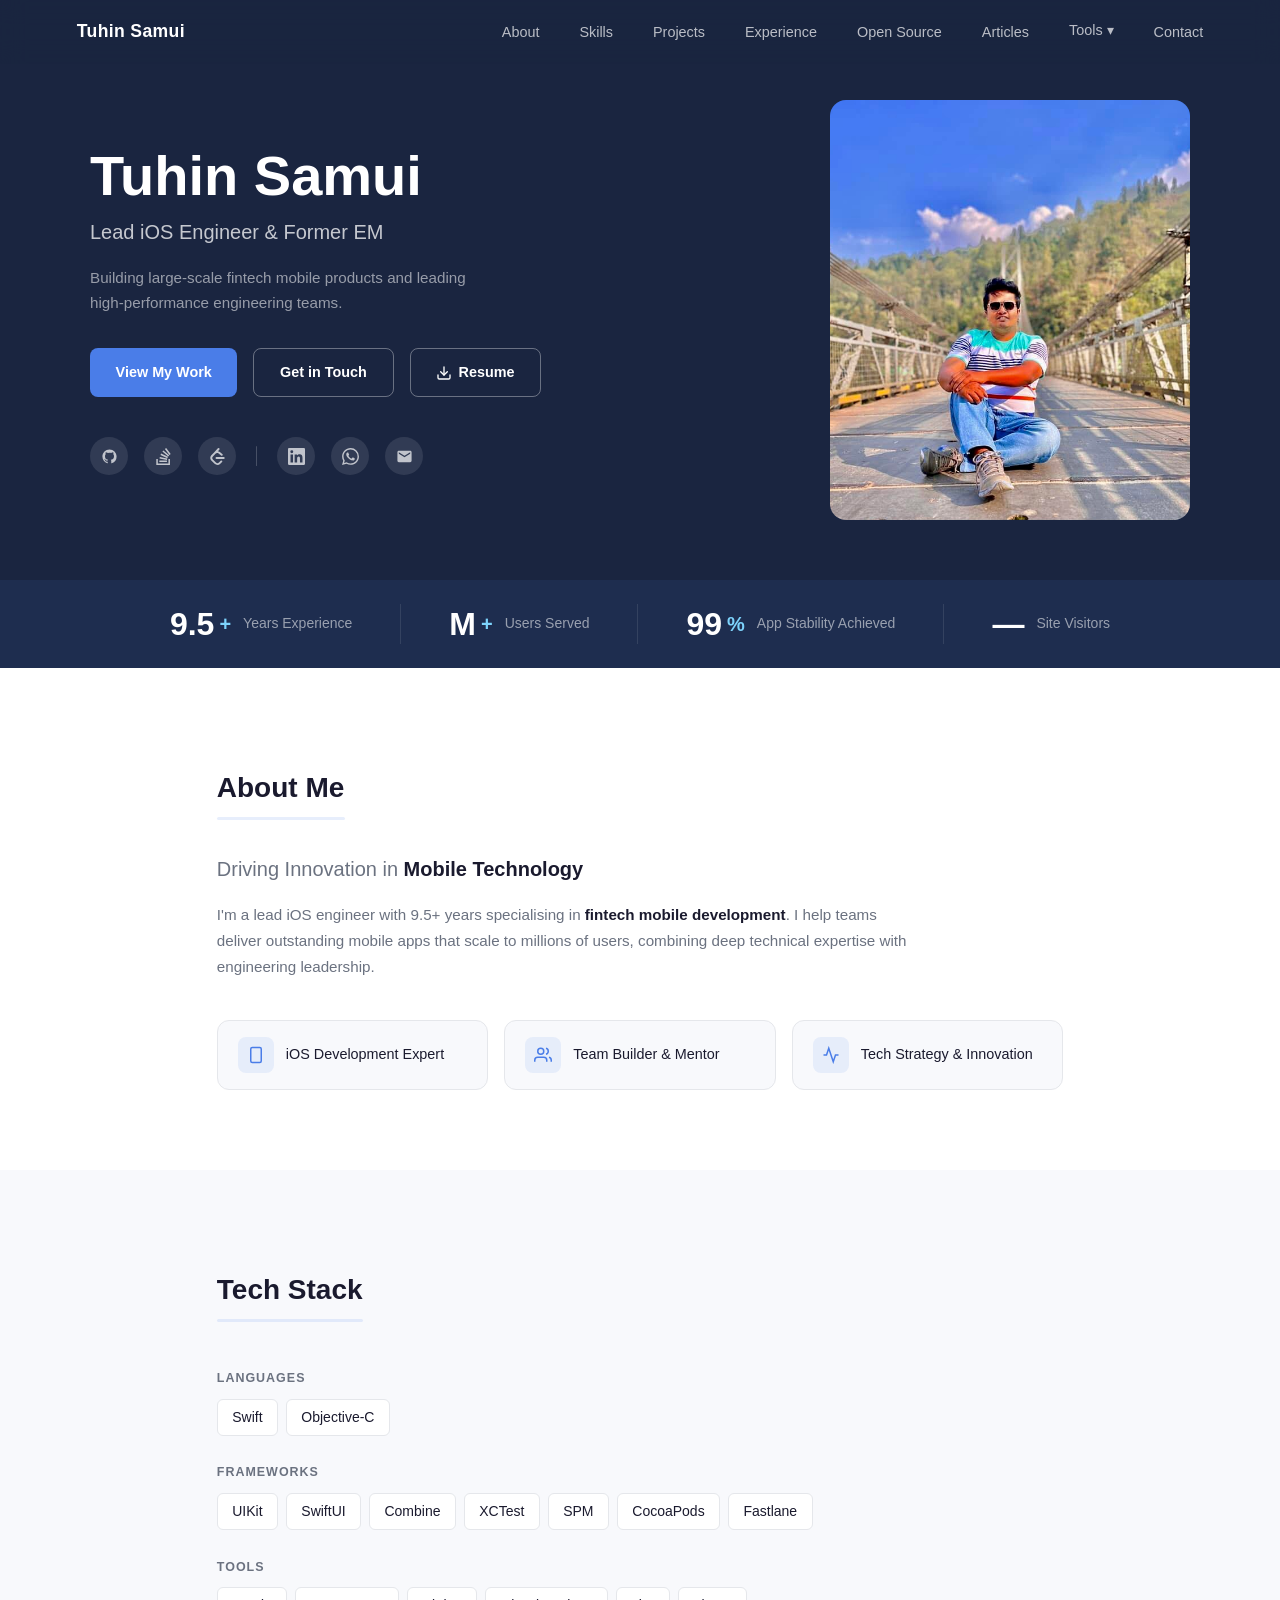
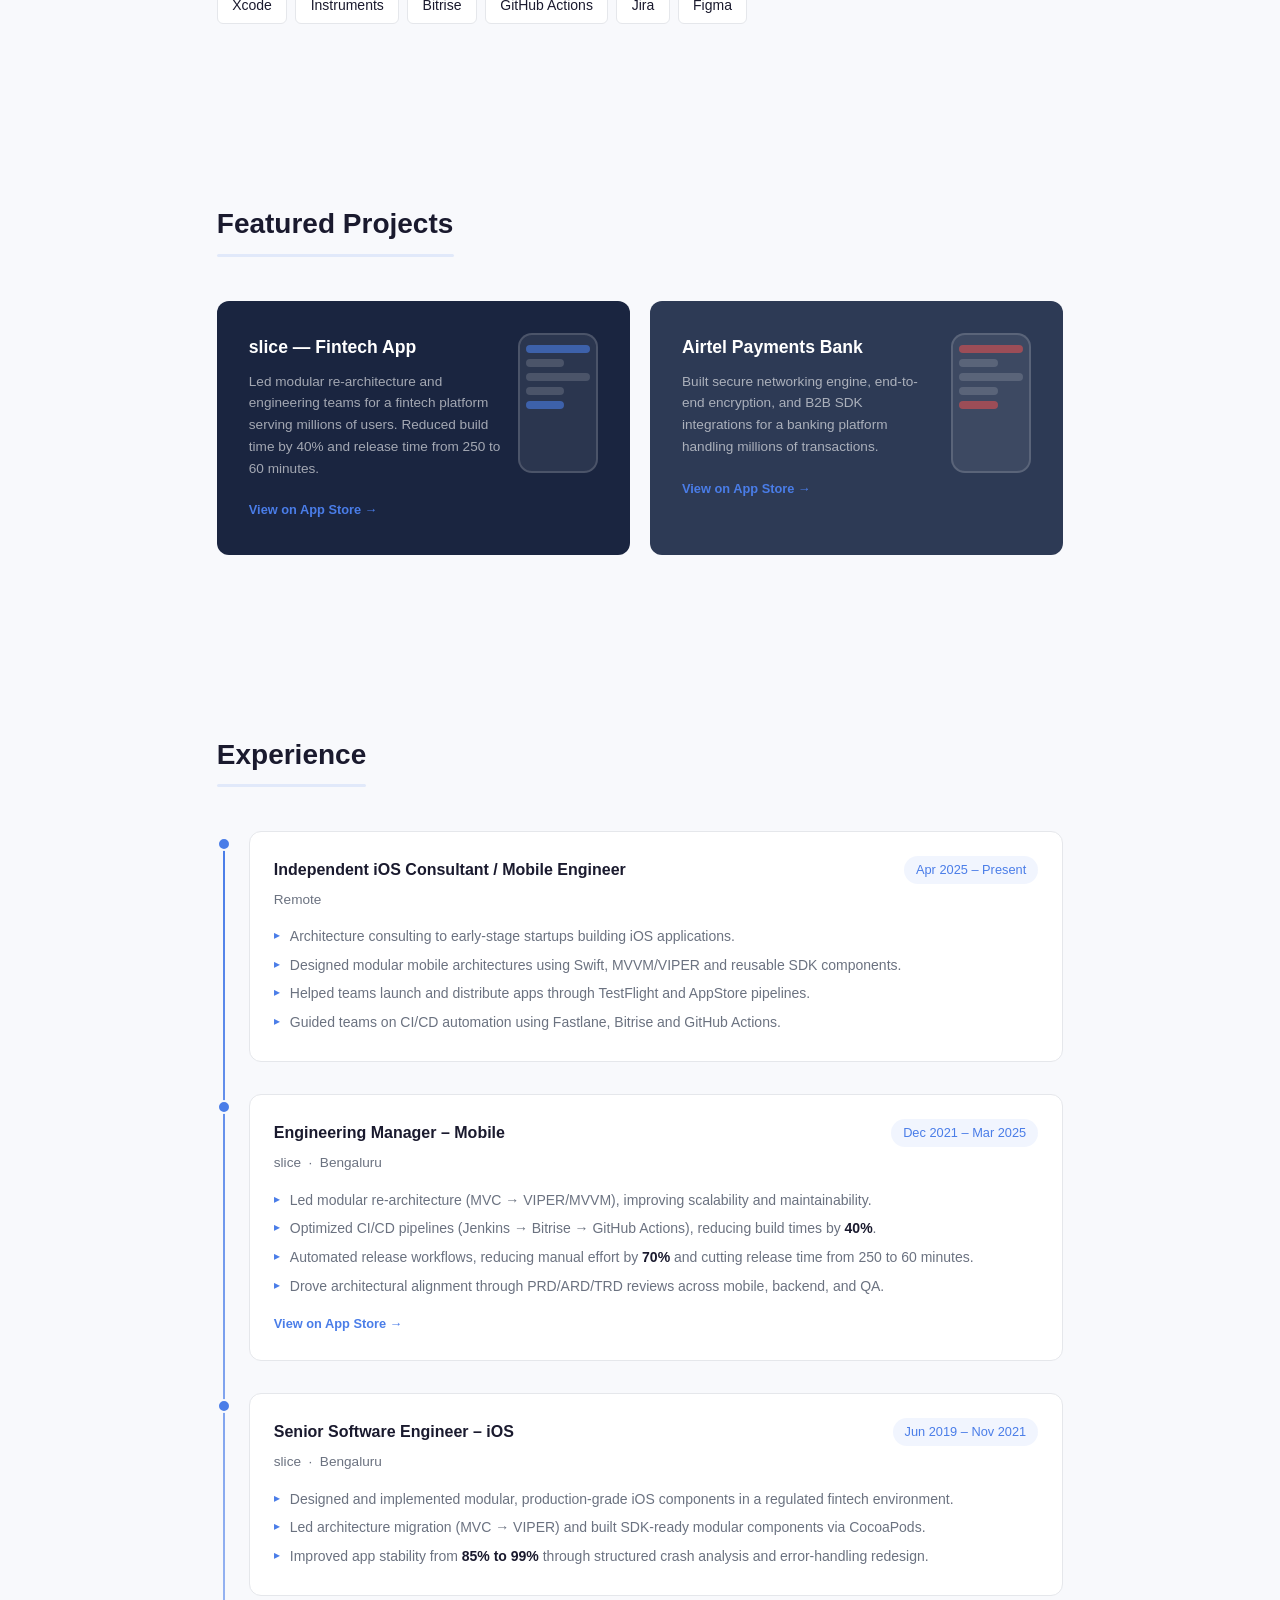
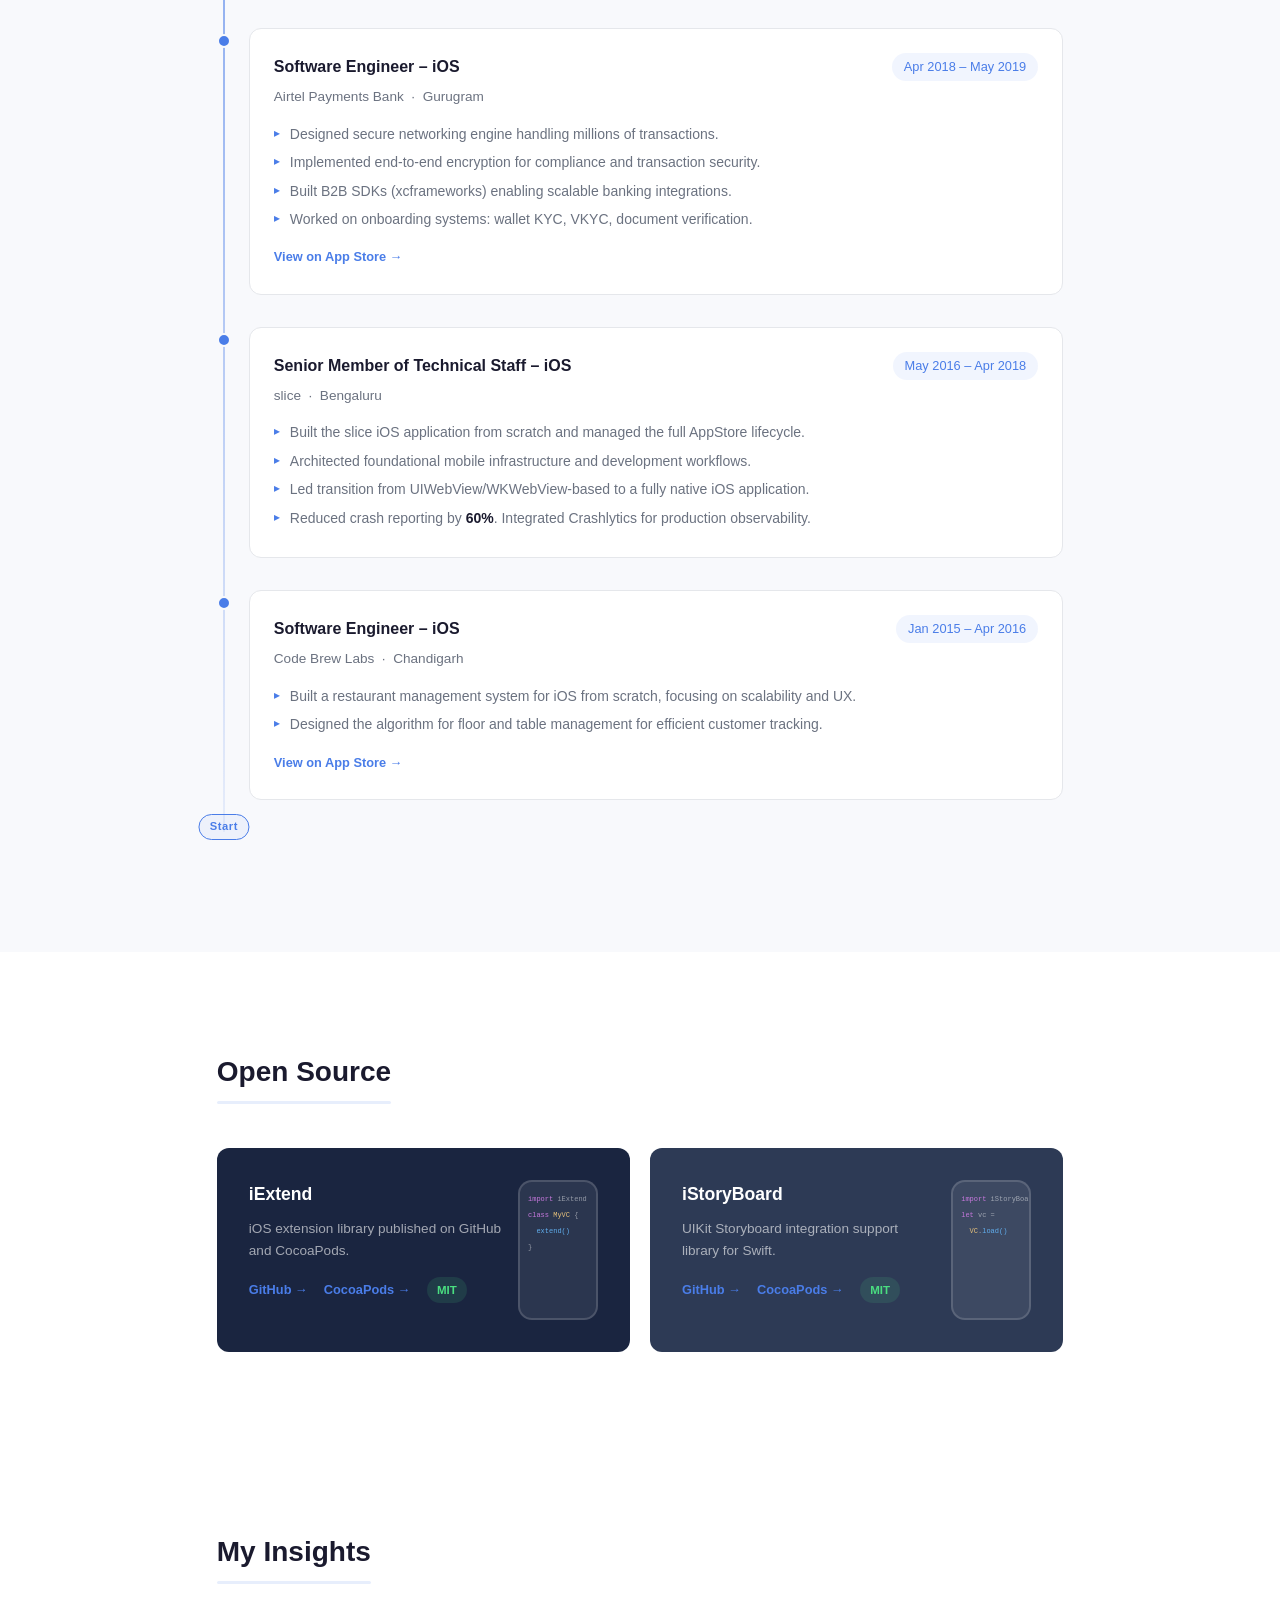
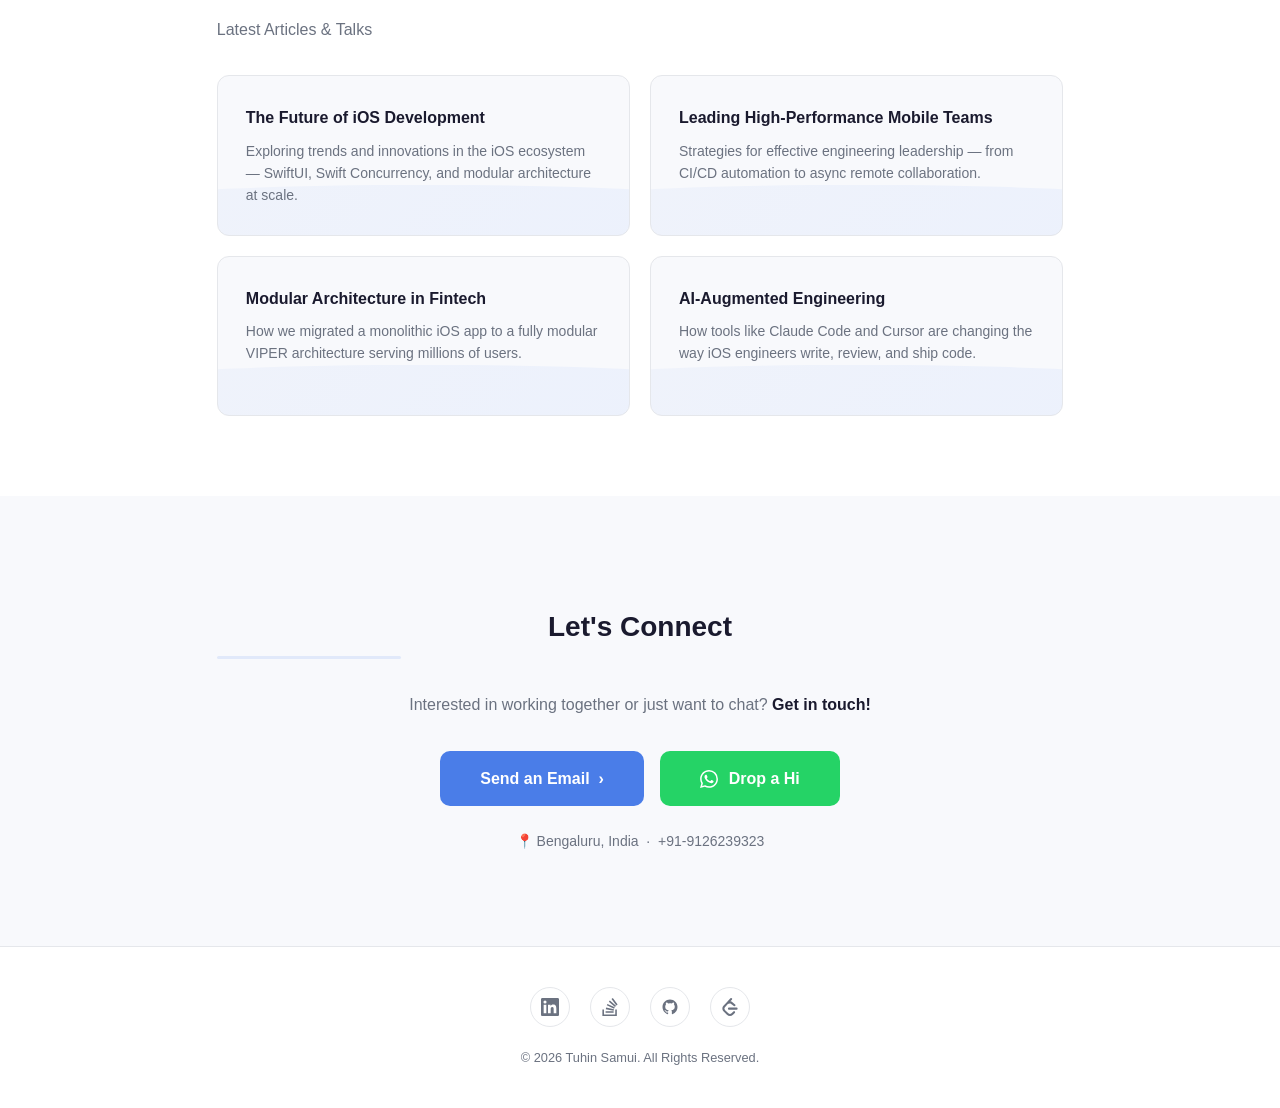
==== commit e36f6032: "Working on the progress bar." ====
--- a/index.html
+++ b/index.html
@@ -14,7 +14,31 @@
     font-size: .55rem; background: rgba(255,255,255,.1); border-radius: 3px;
     padding: .1rem .35rem; letter-spacing: .04em; color: rgba(255,255,255,.5);
   }
-</style> <body> <!-- NAV --> <nav> <a href="/" class="nav-logo">Tuhin Samui</a> <ul class="nav-links">  <li><a href="#about">About</a></li> <li><a href="#skills">Skills</a></li> <li><a href="#projects">Projects</a></li> <li><a href="#experience">Experience</a></li> <li><a href="#opensource">Open Source</a></li> <li><a href="#insights">Articles</a></li> <li class="nav-dropdown"><a href="#" class="nav-dropdown-toggle">Tools ▾</a><ul class="nav-dropdown-menu"><li class="nav-cat">GENERAL</li><li><a href="/tools/speedtest">Internet Speedometer</a></li><li class="nav-cat">iOS</li><li><a href="/tools/json-codable">JSON → Codable</a></li></ul></li> <li><a href="#contact">Contact</a></li>  </ul> <button class="nav-toggle" aria-label="Toggle menu">&#9776;</button> </nav>   <section id="hero"> <div class="hero-inner"> <div class="hero-content"> <h1 class="hero-name">Tuhin Samui</h1> <h2 class="hero-title">Lead iOS Engineer &amp; Former EM</h2> <p class="hero-sub">Building large-scale fintech mobile products and leading high-performance engineering teams.</p> <div class="hero-cta"> <a href="#projects" class="btn btn-primary">View My Work</a> <a href="#contact" class="btn btn-outline-light">Get in Touch</a> <a href="/resume.pdf" download="Tuhin_Samui_Resume.pdf" class="btn btn-outline-light"> <svg viewBox="0 0 24 24" fill="none" stroke="currentColor" stroke-width="2" stroke-linecap="round" stroke-linejoin="round" width="16" height="16"><path d="M21 15v4a2 2 0 01-2 2H5a2 2 0 01-2-2v-4"></path><polyline points="7 10 12 15 17 10"></polyline><line x1="12" y1="15" x2="12" y2="3"></line></svg>
+  /* Sticky section header + scroll progress bar */
+  .section-inner { background: inherit; }
+  .section-sticky-header {
+    position: sticky;
+    top: 64px;
+    z-index: 5;
+    background: inherit;
+    padding: 1rem 0 0.75rem;
+    margin-bottom: 1.25rem;
+  }
+  .section-title { margin-bottom: 0.35rem; }
+  .section-progress {
+    height: 3px;
+    background: rgba(74,125,232,0.13);
+    border-radius: 99px;
+    overflow: hidden;
+  }
+  .section-progress-bar {
+    height: 100%;
+    width: 0%;
+    background: linear-gradient(90deg, #4a7de8, #7dd3fc);
+    border-radius: 99px;
+    transition: width 80ms linear;
+  }
+</style> <body> <!-- NAV --> <nav> <a href="/" class="nav-logo">Tuhin Samui</a> <ul class="nav-links">  <li><a href="#about">About</a></li> <li><a href="#skills">Skills</a></li> <li><a href="#projects">Projects</a></li> <li><a href="#experience">Experience</a></li> <li><a href="#opensource">Open Source</a></li> <li><a href="#insights">Articles</a></li> <li class="nav-dropdown"><a href="#" class="nav-dropdown-toggle">Tools ▾</a><ul class="nav-dropdown-menu"><li class="nav-cat">GENERAL</li><li><a href="/tools/speedtest">Internet Speedometer</a></li><li class="nav-cat">iOS</li><li><a href="/tools/json-codable">JSON → Codable</a></li><li><a href="/tools/sf-browser">SF Symbols Browser</a></li><li><a href="/tools/xcode-cleaner">Xcode Cleaner</a></li></ul></li> <li><a href="#contact">Contact</a></li>  </ul> <button class="nav-toggle" aria-label="Toggle menu">&#9776;</button> </nav>   <section id="hero"> <div class="hero-inner"> <div class="hero-content"> <h1 class="hero-name">Tuhin Samui</h1> <h2 class="hero-title">Lead iOS Engineer &amp; Former EM</h2> <p class="hero-sub">Building large-scale fintech mobile products and leading high-performance engineering teams.</p> <div class="hero-cta"> <a href="#projects" class="btn btn-primary">View My Work</a> <a href="#contact" class="btn btn-outline-light">Get in Touch</a> <a href="/resume.pdf" download="Tuhin_Samui_Resume.pdf" class="btn btn-outline-light"> <svg viewBox="0 0 24 24" fill="none" stroke="currentColor" stroke-width="2" stroke-linecap="round" stroke-linejoin="round" width="16" height="16"><path d="M21 15v4a2 2 0 01-2 2H5a2 2 0 01-2-2v-4"></path><polyline points="7 10 12 15 17 10"></polyline><line x1="12" y1="15" x2="12" y2="3"></line></svg>
 Resume
 </a> </div> <div class="hero-social"> <a href="https://github.com/tuhinsbuddy" target="_blank" rel="noopener" aria-label="GitHub"> <svg viewBox="0 0 24 24" fill="currentColor"><path d="M12 2C6.477 2 2 6.484 2 12.017c0 4.425 2.865 8.18 6.839 9.504.5.092.682-.217.682-.483 0-.237-.008-.868-.013-1.703-2.782.605-3.369-1.343-3.369-1.343-.454-1.158-1.11-1.466-1.11-1.466-.908-.62.069-.608.069-.608 1.003.07 1.531 1.032 1.531 1.032.892 1.53 2.341 1.088 2.91.832.092-.647.35-1.088.636-1.338-2.22-.253-4.555-1.113-4.555-4.951 0-1.093.39-1.988 1.029-2.688-.103-.253-.446-1.272.098-2.65 0 0 .84-.27 2.75 1.026A9.564 9.564 0 0112 6.844c.85.004 1.705.115 2.504.337 1.909-1.296 2.747-1.027 2.747-1.027.546 1.379.202 2.398.1 2.651.64.7 1.028 1.595 1.028 2.688 0 3.848-2.339 4.695-4.566 4.943.359.309.678.92.678 1.855 0 1.338-.012 2.419-.012 2.745 0 .268.18.58.688.482A10.019 10.019 0 0022 12.017C22 6.484 17.522 2 12 2z"></path></svg> </a> <a href="https://stackoverflow.com/users/4977661/oncompletion" target="_blank" rel="noopener" aria-label="Stack Overflow"> <svg viewBox="0 0 24 24" fill="currentColor"><path d="M18.986 21.865v-6.404h2.134V24H1.844v-8.539h2.13v6.404h15.012zM6.111 19.731H16.85v-2.137H6.111v2.137zm.259-4.852l10.48 2.189.451-2.07-10.478-2.187-.453 2.068zm1.359-5.056l9.705 4.53.903-1.95-9.706-4.53-.902 1.95zm2.715-4.785l8.217 6.855 1.359-1.62-8.216-6.853-1.36 1.618zM15.751 0l-1.746 1.294 6.405 8.604 1.746-1.294L15.751 0z"></path></svg> </a> <a href="https://leetcode.com/u/ripperTMS/" target="_blank" rel="noopener" aria-label="LeetCode"> <svg viewBox="0 0 24 24" fill="currentColor"><path d="M13.483 0a1.374 1.374 0 0 0-.961.438L7.116 6.226l-3.854 4.126a5.266 5.266 0 0 0-1.209 2.104 5.35 5.35 0 0 0-.125.513 5.527 5.527 0 0 0 .062 2.362 5.83 5.83 0 0 0 .349 1.017 5.938 5.938 0 0 0 1.271 1.818l4.277 4.193.039.038c2.248 2.165 5.852 2.133 8.063-.074l2.396-2.392c.54-.54.54-1.414.003-1.955a1.378 1.378 0 0 0-1.951-.003l-2.396 2.392a3.021 3.021 0 0 1-4.205.038l-.02-.019-4.276-4.193c-.652-.64-.972-1.469-.948-2.263a2.68 2.68 0 0 1 .066-.523 2.545 2.545 0 0 1 .619-1.164L9.13 8.114c1.058-1.134 3.204-1.27 4.43-.278l3.501 2.831c.593.48 1.461.387 1.94-.207a1.384 1.384 0 0 0-.207-1.943l-3.5-2.831c-.8-.647-1.766-1.045-2.774-1.202l2.015-2.158A1.384 1.384 0 0 0 13.483 0zm-2.866 12.815a1.38 1.38 0 0 0-1.38 1.382 1.38 1.38 0 0 0 1.38 1.382H20.79a1.38 1.38 0 0 0 1.38-1.382 1.38 1.38 0 0 0-1.38-1.382z"></path></svg> </a> <span class="hero-social-divider"></span> <a href="https://www.linkedin.com/in/tuhinsamui/" target="_blank" rel="noopener" aria-label="LinkedIn"> <svg viewBox="0 0 24 24" fill="currentColor"><path d="M20.447 20.452h-3.554v-5.569c0-1.328-.027-3.037-1.852-3.037-1.853 0-2.136 1.445-2.136 2.939v5.667H9.351V9h3.414v1.561h.046c.477-.9 1.637-1.85 3.37-1.85 3.601 0 4.267 2.37 4.267 5.455v6.286zM5.337 7.433a2.062 2.062 0 01-2.063-2.065 2.064 2.064 0 112.063 2.065zm1.782 13.019H3.555V9h3.564v11.452zM22.225 0H1.771C.792 0 0 .774 0 1.729v20.542C0 23.227.792 24 1.771 24h20.451C23.2 24 24 23.227 24 22.271V1.729C24 .774 23.2 0 22.222 0h.003z"></path></svg> </a> <a href="https://wa.me/919126239323?text=Hi%20Tuhin%2C%20would%20love%20to%20hire%20you%20for%20" target="_blank" rel="noopener" aria-label="WhatsApp"> <svg viewBox="0 0 24 24" fill="currentColor"><path d="M17.472 14.382c-.297-.149-1.758-.867-2.03-.967-.273-.099-.471-.148-.67.15-.197.297-.767.966-.94 1.164-.173.199-.347.223-.644.075-.297-.15-1.255-.463-2.39-1.475-.883-.788-1.48-1.761-1.653-2.059-.173-.297-.018-.458.13-.606.134-.133.298-.347.446-.52.149-.174.198-.298.298-.497.099-.198.05-.371-.025-.52-.075-.149-.669-1.612-.916-2.207-.242-.579-.487-.5-.669-.51-.173-.008-.371-.01-.57-.01-.198 0-.52.074-.792.372-.272.297-1.04 1.016-1.04 2.479 0 1.462 1.065 2.875 1.213 3.074.149.198 2.096 3.2 5.077 4.487.709.306 1.262.489 1.694.625.712.227 1.36.195 1.871.118.571-.085 1.758-.719 2.006-1.413.248-.694.248-1.289.173-1.413-.074-.124-.272-.198-.57-.347m-5.421 7.403h-.004a9.87 9.87 0 01-5.031-1.378l-.361-.214-3.741.982.998-3.648-.235-.374a9.86 9.86 0 01-1.51-5.26c.001-5.45 4.436-9.884 9.888-9.884 2.64 0 5.122 1.03 6.988 2.898a9.825 9.825 0 012.893 6.994c-.003 5.45-4.437 9.884-9.885 9.884m8.413-18.297A11.815 11.815 0 0012.05 0C5.495 0 .16 5.335.157 11.892c0 2.096.547 4.142 1.588 5.945L.057 24l6.305-1.654a11.882 11.882 0 005.683 1.448h.005c6.554 0 11.89-5.335 11.893-11.893a11.821 11.821 0 00-3.48-8.413z"></path></svg> </a> <a href="mailto:tuhin.eios@gmail.com" aria-label="Email"> <svg viewBox="0 0 24 24" fill="currentColor"><path d="M20 4H4c-1.1 0-2 .9-2 2v12c0 1.1.9 2 2 2h16c1.1 0 2-.9 2-2V6c0-1.1-.9-2-2-2zm0 4l-8 5-8-5V6l8 5 8-5v2z"></path></svg> </a> </div> </div> <div class="hero-photo"> <img src="/photo.jpg" alt="Tuhin Samui" onerror="this.style.display='none';this.parentElement.classList.add('no-photo')"> <div class="photo-placeholder">TS</div> </div> </div> </section>  <div class="stats-bar"> <div class="stat-item"> <span class="stat-num">9.5<span class="stat-plus">+</span></span> <span class="stat-label">Years Experience</span> </div> <div class="stat-divider"></div> <div class="stat-item"> <span class="stat-num">M<span class="stat-plus">+</span></span> <span class="stat-label">Users Served</span> </div> <div class="stat-divider"></div> <div class="stat-item"> <span class="stat-num">99<span class="stat-plus">%</span></span> <span class="stat-label">App Stability Achieved</span> </div> <div class="stat-divider"></div> <div class="stat-item"> <span class="stat-num" id="visitor-count">—</span> <span class="stat-label">Site Visitors</span> </div> </div>  <section id="about"> <div class="section-inner"> <h2 class="section-title">About Me</h2> <h3 class="section-subtitle">Driving Innovation in <strong>Mobile Technology</strong></h3> <p class="about-bio">
 I'm a lead iOS engineer with 9.5+ years specialising in <strong>fintech mobile development</strong>.
@@ -45,9 +69,17 @@
     // Mobile nav toggle
     const toggle = document.querySelector('.nav-toggle');
     const navLinks = document.querySelector('.nav-links');
-    toggle.addEventListener('click', () => navLinks.classList.toggle('open'));
+    toggle.addEventListener('click', () => {
+      navLinks.classList.toggle('open');
+      toggle.innerHTML = navLinks.classList.contains('open') ? '&#10005;' : '&#9776;';
+    });
     navLinks.querySelectorAll('a').forEach(link => {
-      link.addEventListener('click', () => navLinks.classList.remove('open'));
+      link.addEventListener('click', () => {
+        if (!link.classList.contains('nav-dropdown-toggle')) {
+          navLinks.classList.remove('open');
+          toggle.innerHTML = '&#9776;';
+        }
+      });
     });
     document.querySelectorAll('.nav-dropdown-toggle').forEach(btn => {
       btn.addEventListener('click', e => {
@@ -95,4 +127,46 @@
       el.style.transition = 'opacity 0.5s ease, transform 0.5s ease';
       fadeObserver.observe(el);
     });
+  
+    // Sticky section headers with scroll progress bar
+    (function() {
+      var headers = [];
+
+      document.querySelectorAll('section .section-inner .section-title').forEach(function(title) {
+        // Measure actual text width via hidden clone
+        var clone = title.cloneNode(true);
+        clone.style.cssText = 'position:absolute;visibility:hidden;width:fit-content;white-space:nowrap;font-size:1.75rem;font-weight:700';
+        document.body.appendChild(clone);
+        var textW = clone.offsetWidth;
+        document.body.removeChild(clone);
+
+        var wrapper = document.createElement('div');
+        wrapper.className = 'section-sticky-header';
+        title.parentNode.insertBefore(wrapper, title);
+        wrapper.appendChild(title);
+
+        var progress = document.createElement('div');
+        progress.className = 'section-progress';
+        progress.style.width = textW + 'px';
+        var bar = document.createElement('div');
+        bar.className = 'section-progress-bar';
+        progress.appendChild(bar);
+        wrapper.appendChild(progress);
+
+        headers.push({ bar: bar, maxW: textW, section: title.closest('section') });
+      });
+
+      function updateBars() {
+        var navH = 64;
+        headers.forEach(function(h) {
+          var rect = h.section.getBoundingClientRect();
+          var secH = h.section.offsetHeight;
+          var pct = Math.max(0, Math.min(1, (navH - rect.top) / (secH - navH)));
+          h.bar.style.width = (pct * h.maxW) + 'px';
+        });
+      }
+
+      window.addEventListener('scroll', updateBars, { passive: true });
+      updateBars();
+    })();
   </script> </body> </html>
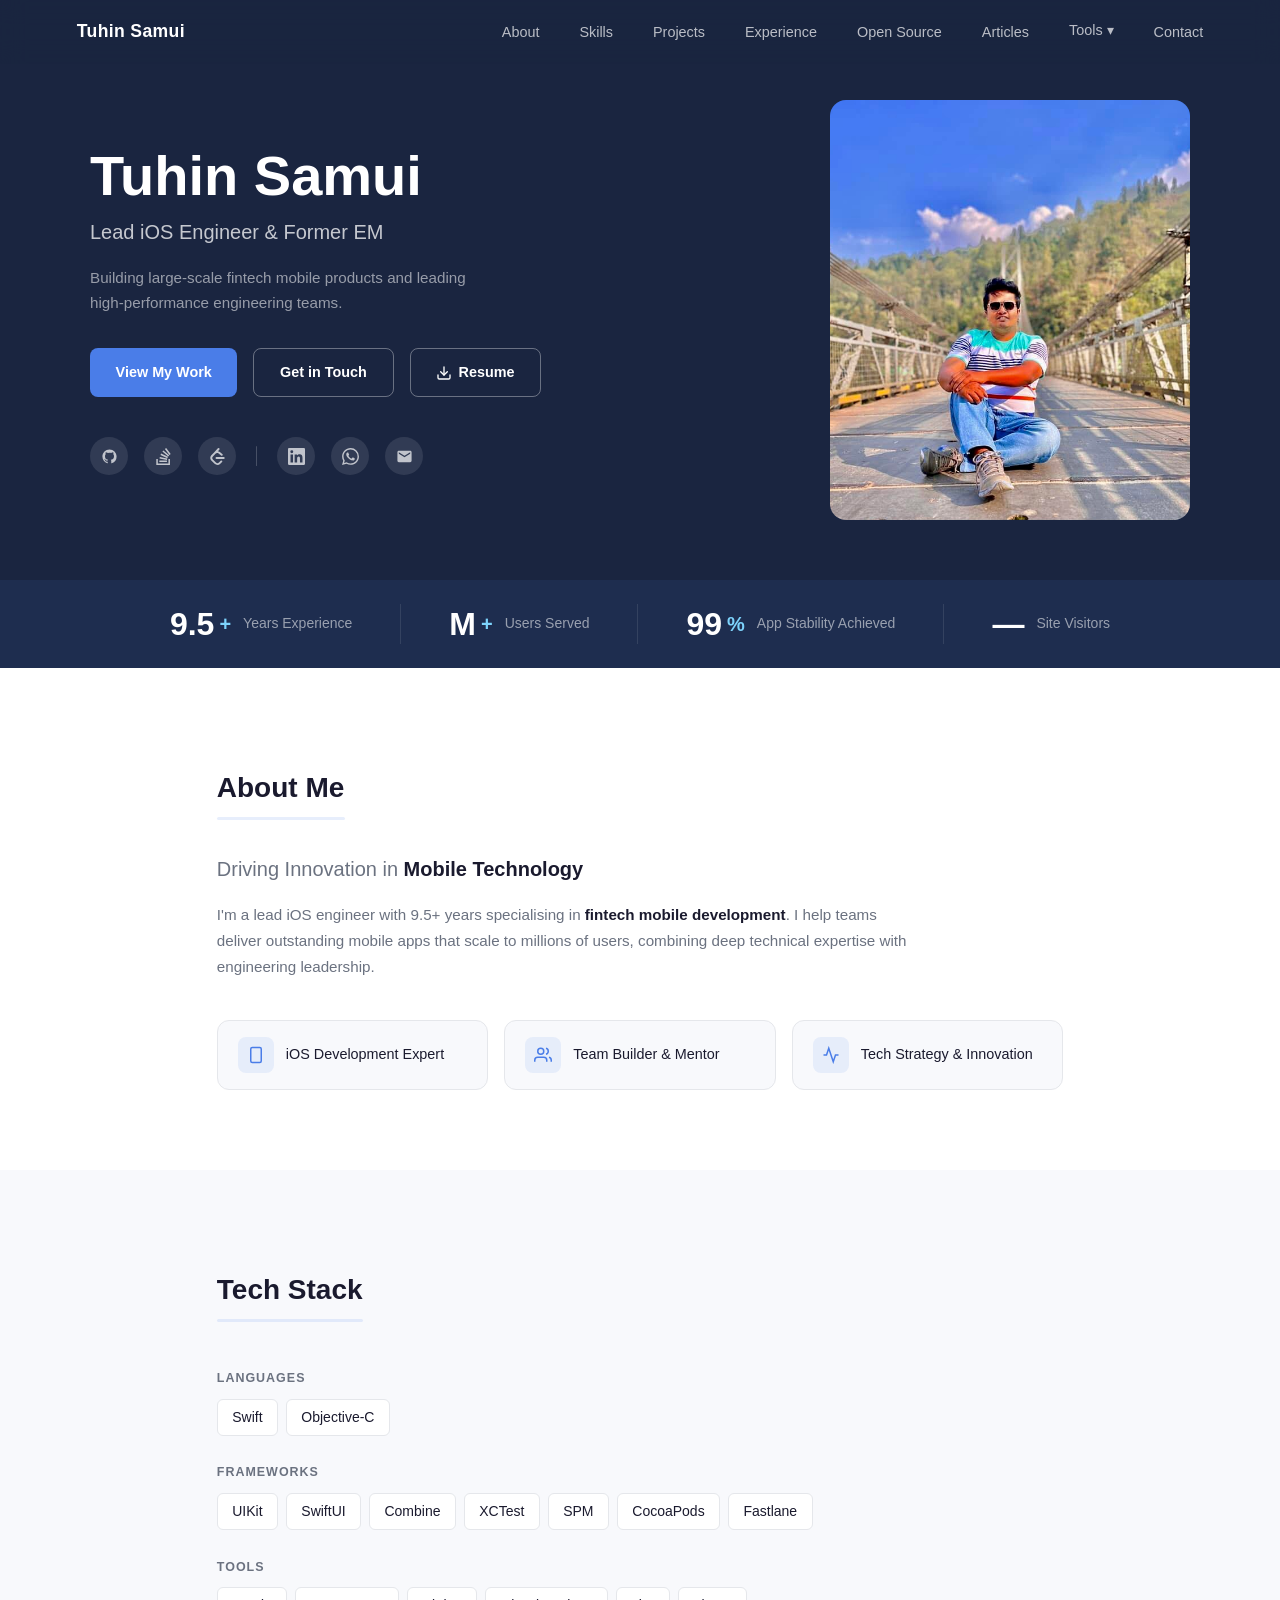
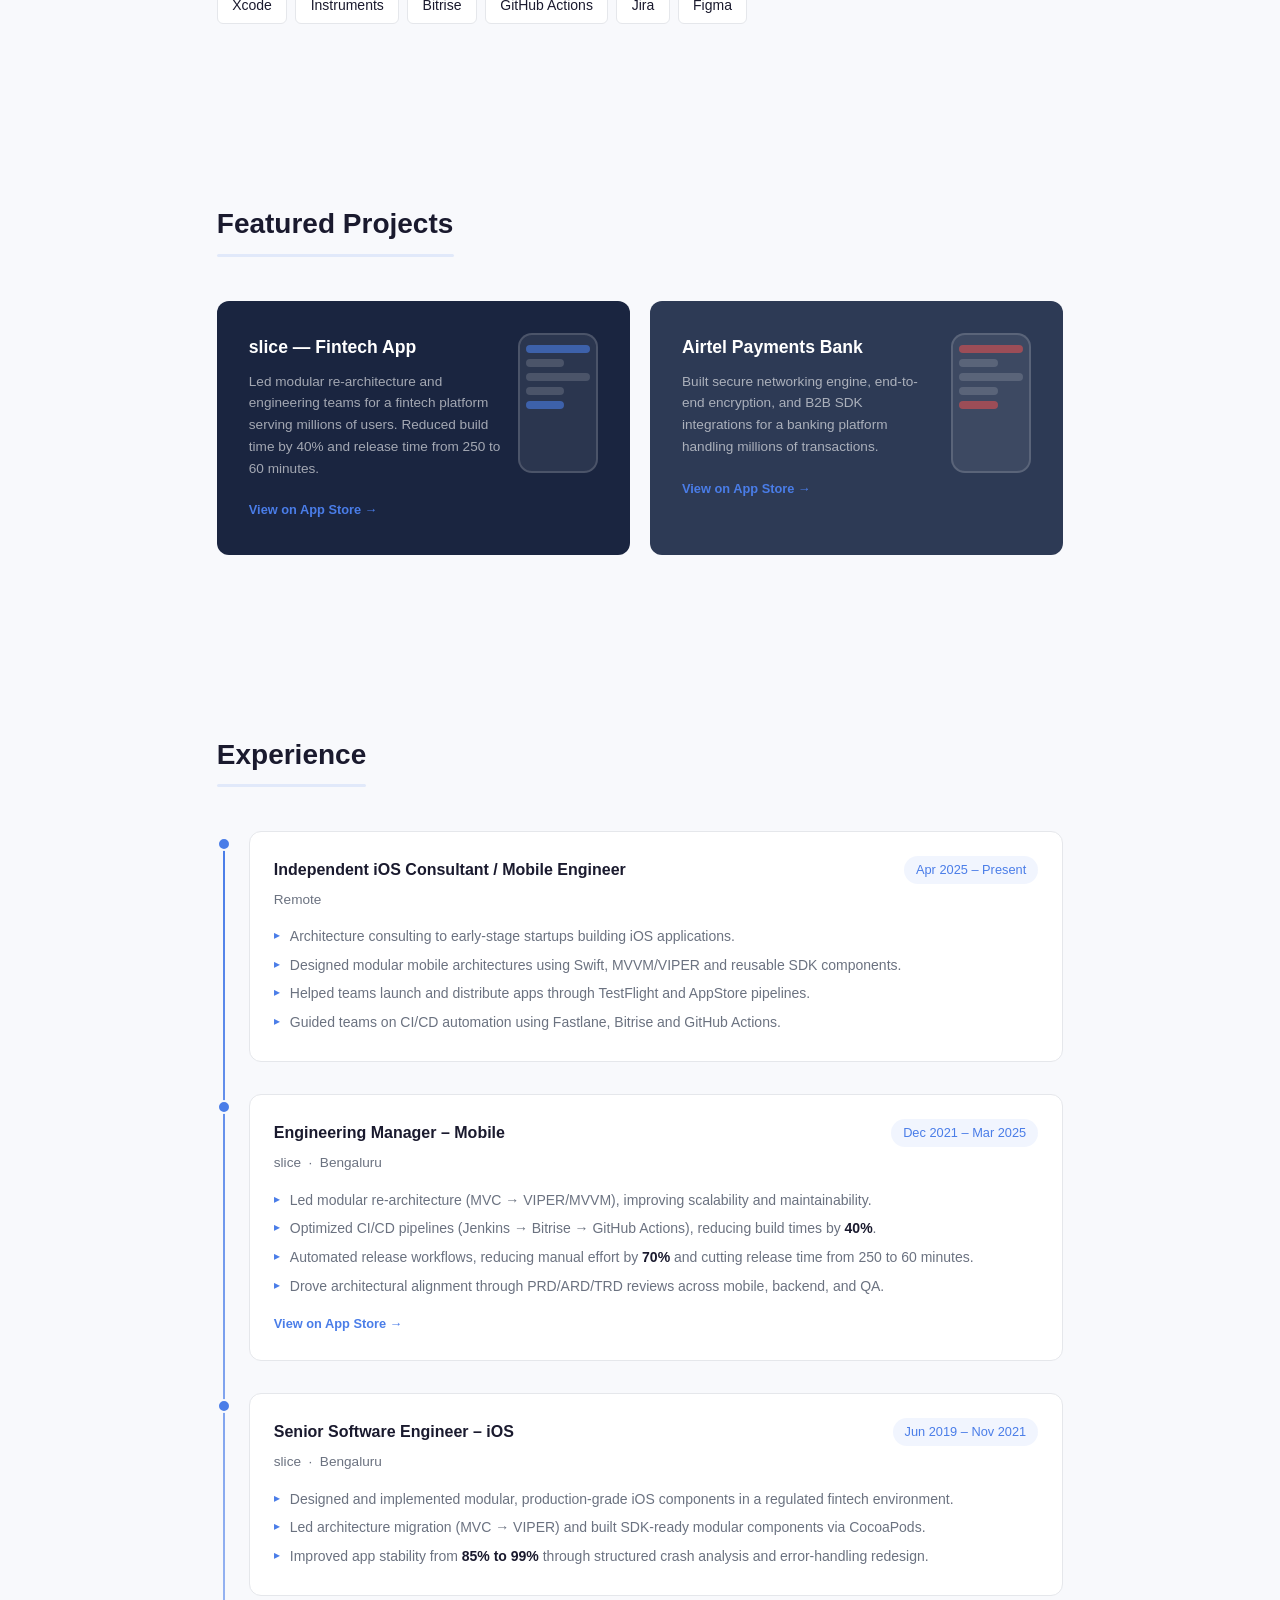
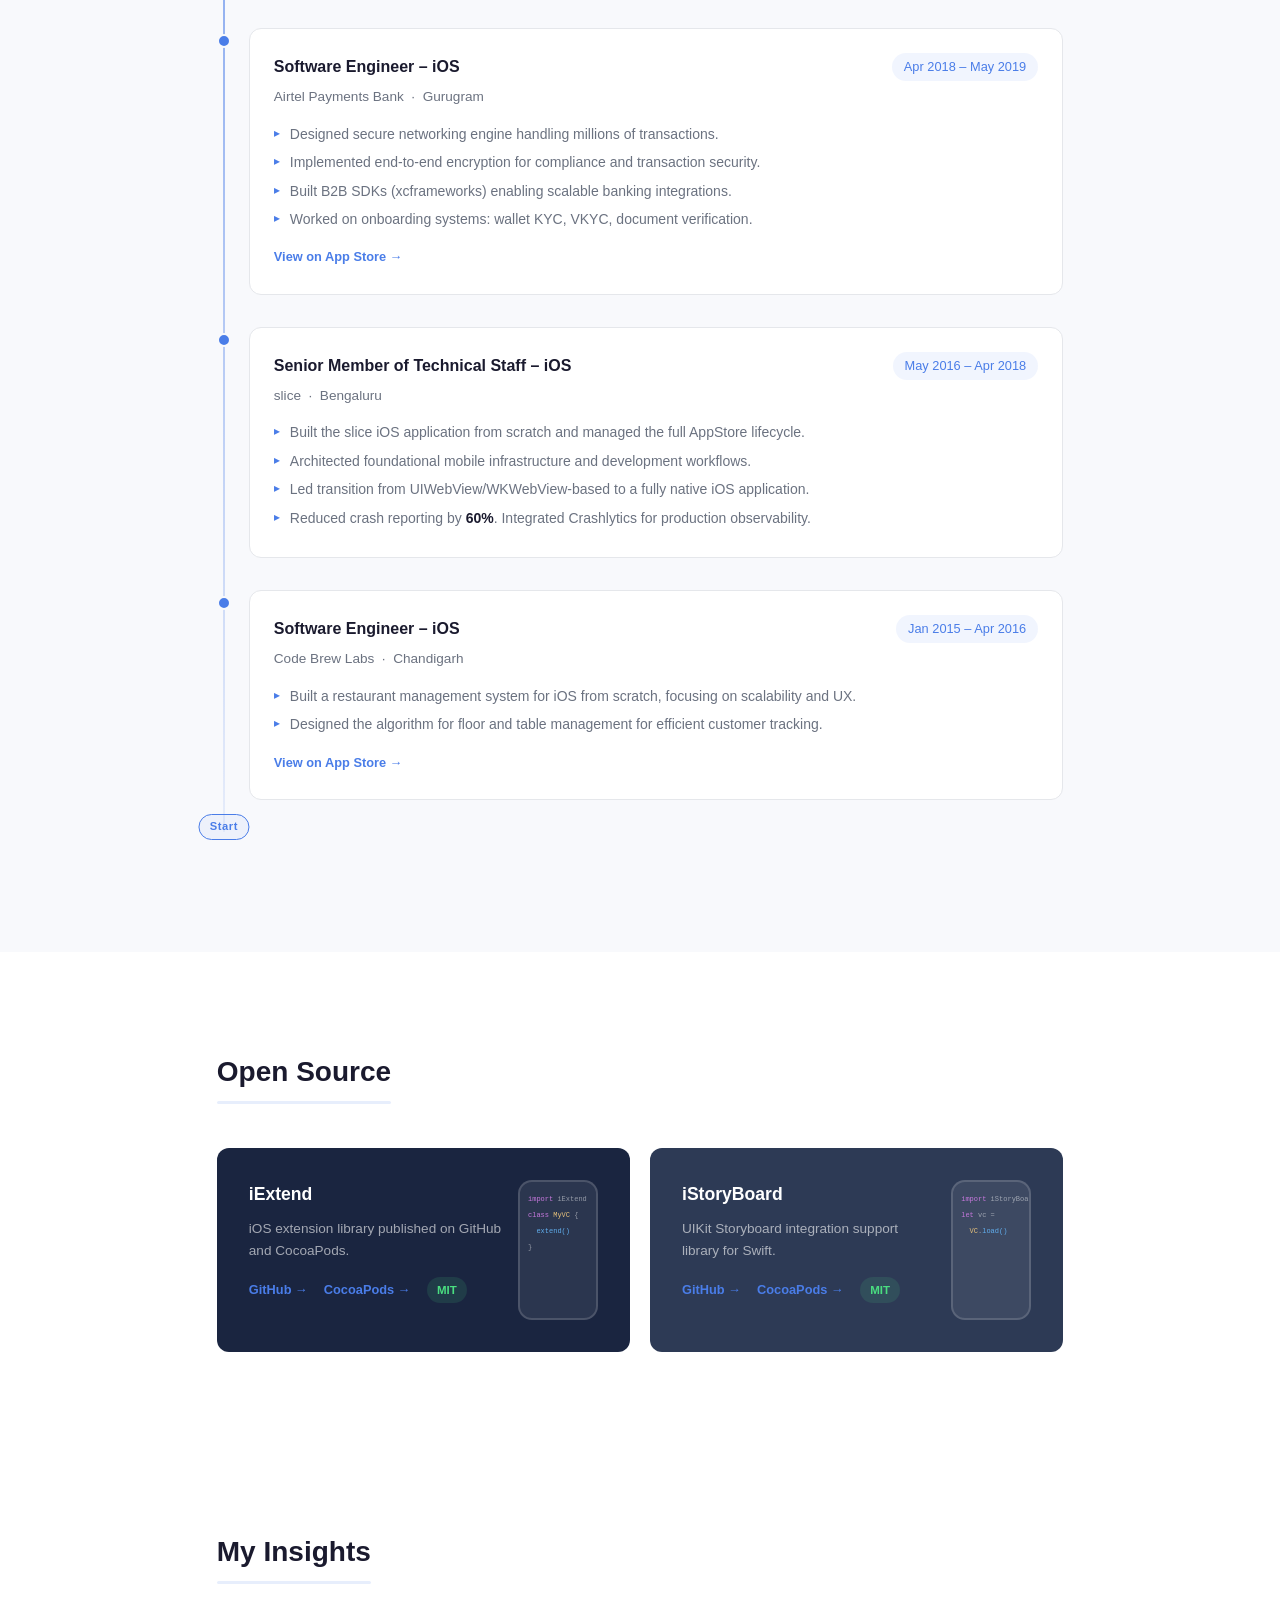
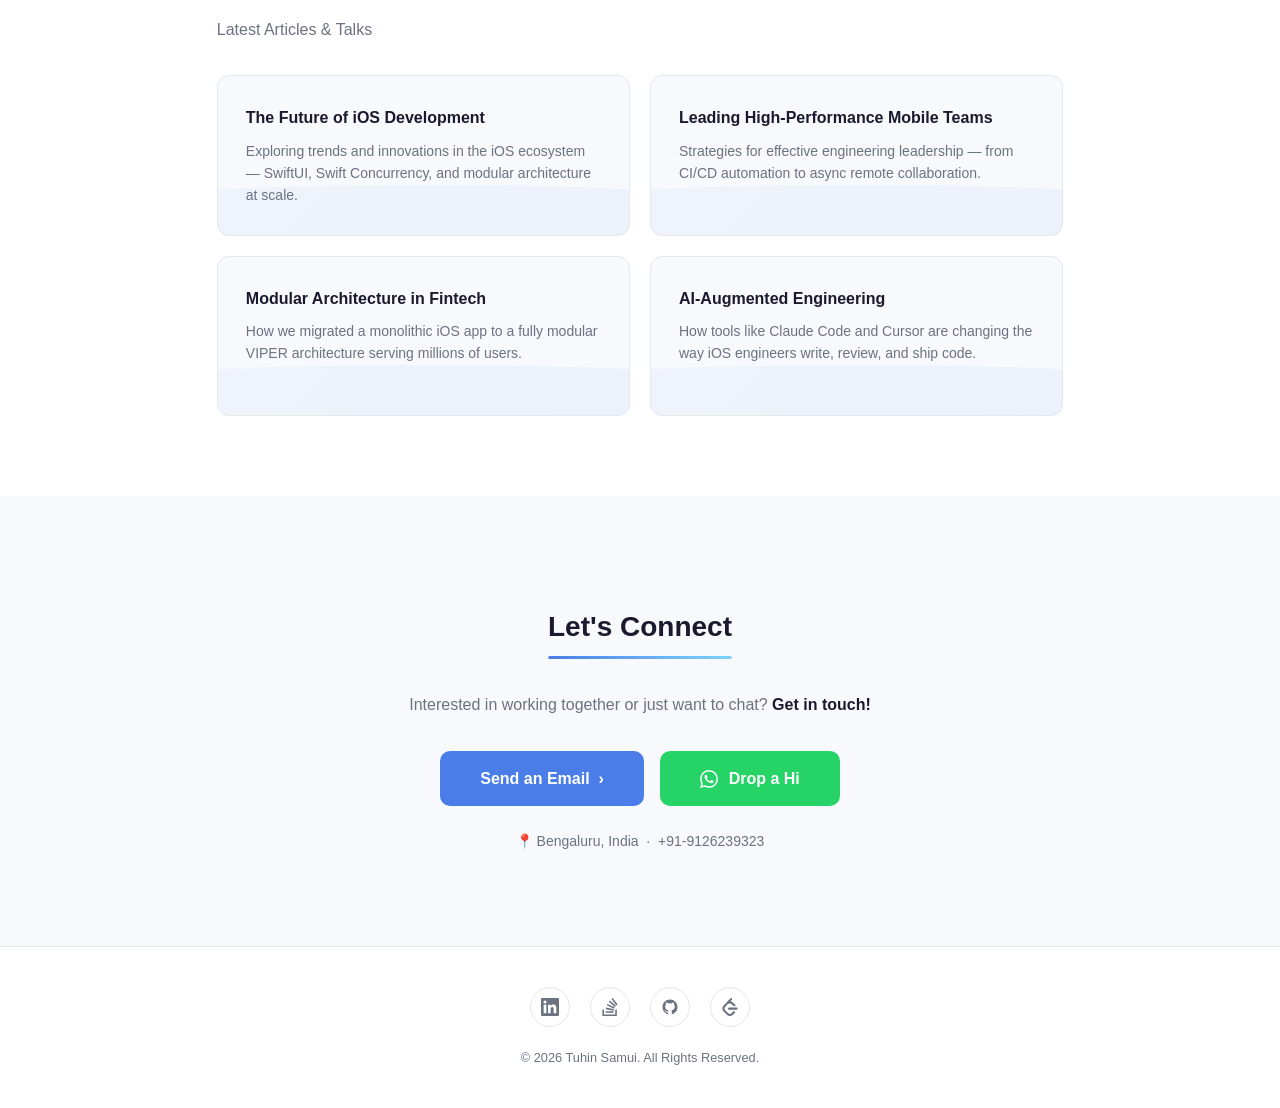
==== commit deea3711: "Fixes for progress on bottom section" ====
--- a/index.html
+++ b/index.html
@@ -38,6 +38,7 @@
     border-radius: 99px;
     transition: width 80ms linear;
   }
+  #contact .section-sticky-header { text-align: center; }
 </style> <body> <!-- NAV --> <nav> <a href="/" class="nav-logo">Tuhin Samui</a> <ul class="nav-links">  <li><a href="#about">About</a></li> <li><a href="#skills">Skills</a></li> <li><a href="#projects">Projects</a></li> <li><a href="#experience">Experience</a></li> <li><a href="#opensource">Open Source</a></li> <li><a href="#insights">Articles</a></li> <li class="nav-dropdown"><a href="#" class="nav-dropdown-toggle">Tools ▾</a><ul class="nav-dropdown-menu"><li class="nav-cat">GENERAL</li><li><a href="/tools/speedtest">Internet Speedometer</a></li><li class="nav-cat">iOS</li><li><a href="/tools/json-codable">JSON → Codable</a></li><li><a href="/tools/sf-browser">SF Symbols Browser</a></li><li><a href="/tools/xcode-cleaner">Xcode Cleaner</a></li></ul></li> <li><a href="#contact">Contact</a></li>  </ul> <button class="nav-toggle" aria-label="Toggle menu">&#9776;</button> </nav>   <section id="hero"> <div class="hero-inner"> <div class="hero-content"> <h1 class="hero-name">Tuhin Samui</h1> <h2 class="hero-title">Lead iOS Engineer &amp; Former EM</h2> <p class="hero-sub">Building large-scale fintech mobile products and leading high-performance engineering teams.</p> <div class="hero-cta"> <a href="#projects" class="btn btn-primary">View My Work</a> <a href="#contact" class="btn btn-outline-light">Get in Touch</a> <a href="/resume.pdf" download="Tuhin_Samui_Resume.pdf" class="btn btn-outline-light"> <svg viewBox="0 0 24 24" fill="none" stroke="currentColor" stroke-width="2" stroke-linecap="round" stroke-linejoin="round" width="16" height="16"><path d="M21 15v4a2 2 0 01-2 2H5a2 2 0 01-2-2v-4"></path><polyline points="7 10 12 15 17 10"></polyline><line x1="12" y1="15" x2="12" y2="3"></line></svg>
 Resume
 </a> </div> <div class="hero-social"> <a href="https://github.com/tuhinsbuddy" target="_blank" rel="noopener" aria-label="GitHub"> <svg viewBox="0 0 24 24" fill="currentColor"><path d="M12 2C6.477 2 2 6.484 2 12.017c0 4.425 2.865 8.18 6.839 9.504.5.092.682-.217.682-.483 0-.237-.008-.868-.013-1.703-2.782.605-3.369-1.343-3.369-1.343-.454-1.158-1.11-1.466-1.11-1.466-.908-.62.069-.608.069-.608 1.003.07 1.531 1.032 1.531 1.032.892 1.53 2.341 1.088 2.91.832.092-.647.35-1.088.636-1.338-2.22-.253-4.555-1.113-4.555-4.951 0-1.093.39-1.988 1.029-2.688-.103-.253-.446-1.272.098-2.65 0 0 .84-.27 2.75 1.026A9.564 9.564 0 0112 6.844c.85.004 1.705.115 2.504.337 1.909-1.296 2.747-1.027 2.747-1.027.546 1.379.202 2.398.1 2.651.64.7 1.028 1.595 1.028 2.688 0 3.848-2.339 4.695-4.566 4.943.359.309.678.92.678 1.855 0 1.338-.012 2.419-.012 2.745 0 .268.18.58.688.482A10.019 10.019 0 0022 12.017C22 6.484 17.522 2 12 2z"></path></svg> </a> <a href="https://stackoverflow.com/users/4977661/oncompletion" target="_blank" rel="noopener" aria-label="Stack Overflow"> <svg viewBox="0 0 24 24" fill="currentColor"><path d="M18.986 21.865v-6.404h2.134V24H1.844v-8.539h2.13v6.404h15.012zM6.111 19.731H16.85v-2.137H6.111v2.137zm.259-4.852l10.48 2.189.451-2.07-10.478-2.187-.453 2.068zm1.359-5.056l9.705 4.53.903-1.95-9.706-4.53-.902 1.95zm2.715-4.785l8.217 6.855 1.359-1.62-8.216-6.853-1.36 1.618zM15.751 0l-1.746 1.294 6.405 8.604 1.746-1.294L15.751 0z"></path></svg> </a> <a href="https://leetcode.com/u/ripperTMS/" target="_blank" rel="noopener" aria-label="LeetCode"> <svg viewBox="0 0 24 24" fill="currentColor"><path d="M13.483 0a1.374 1.374 0 0 0-.961.438L7.116 6.226l-3.854 4.126a5.266 5.266 0 0 0-1.209 2.104 5.35 5.35 0 0 0-.125.513 5.527 5.527 0 0 0 .062 2.362 5.83 5.83 0 0 0 .349 1.017 5.938 5.938 0 0 0 1.271 1.818l4.277 4.193.039.038c2.248 2.165 5.852 2.133 8.063-.074l2.396-2.392c.54-.54.54-1.414.003-1.955a1.378 1.378 0 0 0-1.951-.003l-2.396 2.392a3.021 3.021 0 0 1-4.205.038l-.02-.019-4.276-4.193c-.652-.64-.972-1.469-.948-2.263a2.68 2.68 0 0 1 .066-.523 2.545 2.545 0 0 1 .619-1.164L9.13 8.114c1.058-1.134 3.204-1.27 4.43-.278l3.501 2.831c.593.48 1.461.387 1.94-.207a1.384 1.384 0 0 0-.207-1.943l-3.5-2.831c-.8-.647-1.766-1.045-2.774-1.202l2.015-2.158A1.384 1.384 0 0 0 13.483 0zm-2.866 12.815a1.38 1.38 0 0 0-1.38 1.382 1.38 1.38 0 0 0 1.38 1.382H20.79a1.38 1.38 0 0 0 1.38-1.382 1.38 1.38 0 0 0-1.38-1.382z"></path></svg> </a> <span class="hero-social-divider"></span> <a href="https://www.linkedin.com/in/tuhinsamui/" target="_blank" rel="noopener" aria-label="LinkedIn"> <svg viewBox="0 0 24 24" fill="currentColor"><path d="M20.447 20.452h-3.554v-5.569c0-1.328-.027-3.037-1.852-3.037-1.853 0-2.136 1.445-2.136 2.939v5.667H9.351V9h3.414v1.561h.046c.477-.9 1.637-1.85 3.37-1.85 3.601 0 4.267 2.37 4.267 5.455v6.286zM5.337 7.433a2.062 2.062 0 01-2.063-2.065 2.064 2.064 0 112.063 2.065zm1.782 13.019H3.555V9h3.564v11.452zM22.225 0H1.771C.792 0 0 .774 0 1.729v20.542C0 23.227.792 24 1.771 24h20.451C23.2 24 24 23.227 24 22.271V1.729C24 .774 23.2 0 22.222 0h.003z"></path></svg> </a> <a href="https://wa.me/919126239323?text=Hi%20Tuhin%2C%20would%20love%20to%20hire%20you%20for%20" target="_blank" rel="noopener" aria-label="WhatsApp"> <svg viewBox="0 0 24 24" fill="currentColor"><path d="M17.472 14.382c-.297-.149-1.758-.867-2.03-.967-.273-.099-.471-.148-.67.15-.197.297-.767.966-.94 1.164-.173.199-.347.223-.644.075-.297-.15-1.255-.463-2.39-1.475-.883-.788-1.48-1.761-1.653-2.059-.173-.297-.018-.458.13-.606.134-.133.298-.347.446-.52.149-.174.198-.298.298-.497.099-.198.05-.371-.025-.52-.075-.149-.669-1.612-.916-2.207-.242-.579-.487-.5-.669-.51-.173-.008-.371-.01-.57-.01-.198 0-.52.074-.792.372-.272.297-1.04 1.016-1.04 2.479 0 1.462 1.065 2.875 1.213 3.074.149.198 2.096 3.2 5.077 4.487.709.306 1.262.489 1.694.625.712.227 1.36.195 1.871.118.571-.085 1.758-.719 2.006-1.413.248-.694.248-1.289.173-1.413-.074-.124-.272-.198-.57-.347m-5.421 7.403h-.004a9.87 9.87 0 01-5.031-1.378l-.361-.214-3.741.982.998-3.648-.235-.374a9.86 9.86 0 01-1.51-5.26c.001-5.45 4.436-9.884 9.888-9.884 2.64 0 5.122 1.03 6.988 2.898a9.825 9.825 0 012.893 6.994c-.003 5.45-4.437 9.884-9.885 9.884m8.413-18.297A11.815 11.815 0 0012.05 0C5.495 0 .16 5.335.157 11.892c0 2.096.547 4.142 1.588 5.945L.057 24l6.305-1.654a11.882 11.882 0 005.683 1.448h.005c6.554 0 11.89-5.335 11.893-11.893a11.821 11.821 0 00-3.48-8.413z"></path></svg> </a> <a href="mailto:tuhin.eios@gmail.com" aria-label="Email"> <svg viewBox="0 0 24 24" fill="currentColor"><path d="M20 4H4c-1.1 0-2 .9-2 2v12c0 1.1.9 2 2 2h16c1.1 0 2-.9 2-2V6c0-1.1-.9-2-2-2zm0 4l-8 5-8-5V6l8 5 8-5v2z"></path></svg> </a> </div> </div> <div class="hero-photo"> <img src="/photo.jpg" alt="Tuhin Samui" onerror="this.style.display='none';this.parentElement.classList.add('no-photo')"> <div class="photo-placeholder">TS</div> </div> </div> </section>  <div class="stats-bar"> <div class="stat-item"> <span class="stat-num">9.5<span class="stat-plus">+</span></span> <span class="stat-label">Years Experience</span> </div> <div class="stat-divider"></div> <div class="stat-item"> <span class="stat-num">M<span class="stat-plus">+</span></span> <span class="stat-label">Users Served</span> </div> <div class="stat-divider"></div> <div class="stat-item"> <span class="stat-num">99<span class="stat-plus">%</span></span> <span class="stat-label">App Stability Achieved</span> </div> <div class="stat-divider"></div> <div class="stat-item"> <span class="stat-num" id="visitor-count">—</span> <span class="stat-label">Site Visitors</span> </div> </div>  <section id="about"> <div class="section-inner"> <h2 class="section-title">About Me</h2> <h3 class="section-subtitle">Driving Innovation in <strong>Mobile Technology</strong></h3> <p class="about-bio">
@@ -153,7 +154,14 @@
         progress.appendChild(bar);
         wrapper.appendChild(progress);
 
-        headers.push({ bar: bar, maxW: textW, section: title.closest('section') });
+        var sec = title.closest('section');
+        // Contact section: static centered line, no scroll animation
+        if (sec.id === 'contact') {
+          progress.style.margin = '0 auto';
+          bar.style.width = '100%';
+        } else {
+          headers.push({ bar: bar, maxW: textW, section: sec });
+        }
       });
 
       function updateBars() {
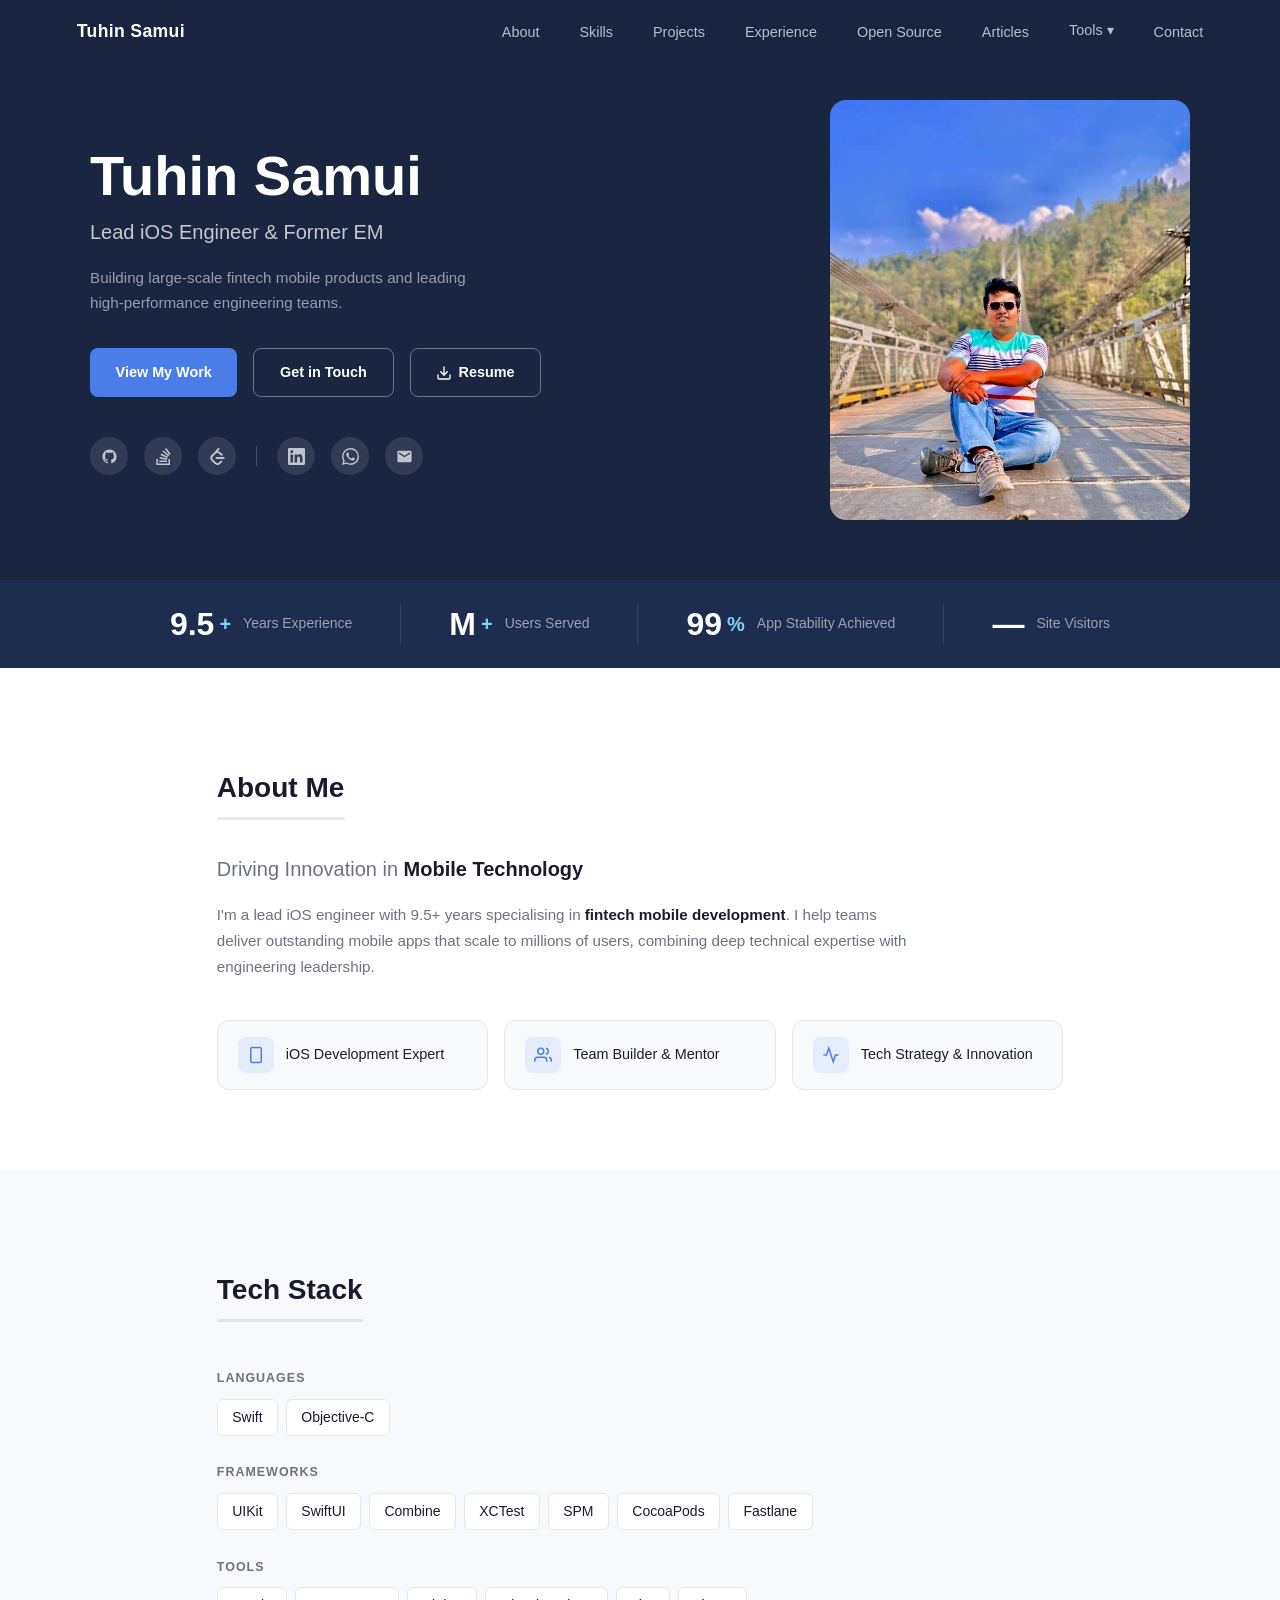
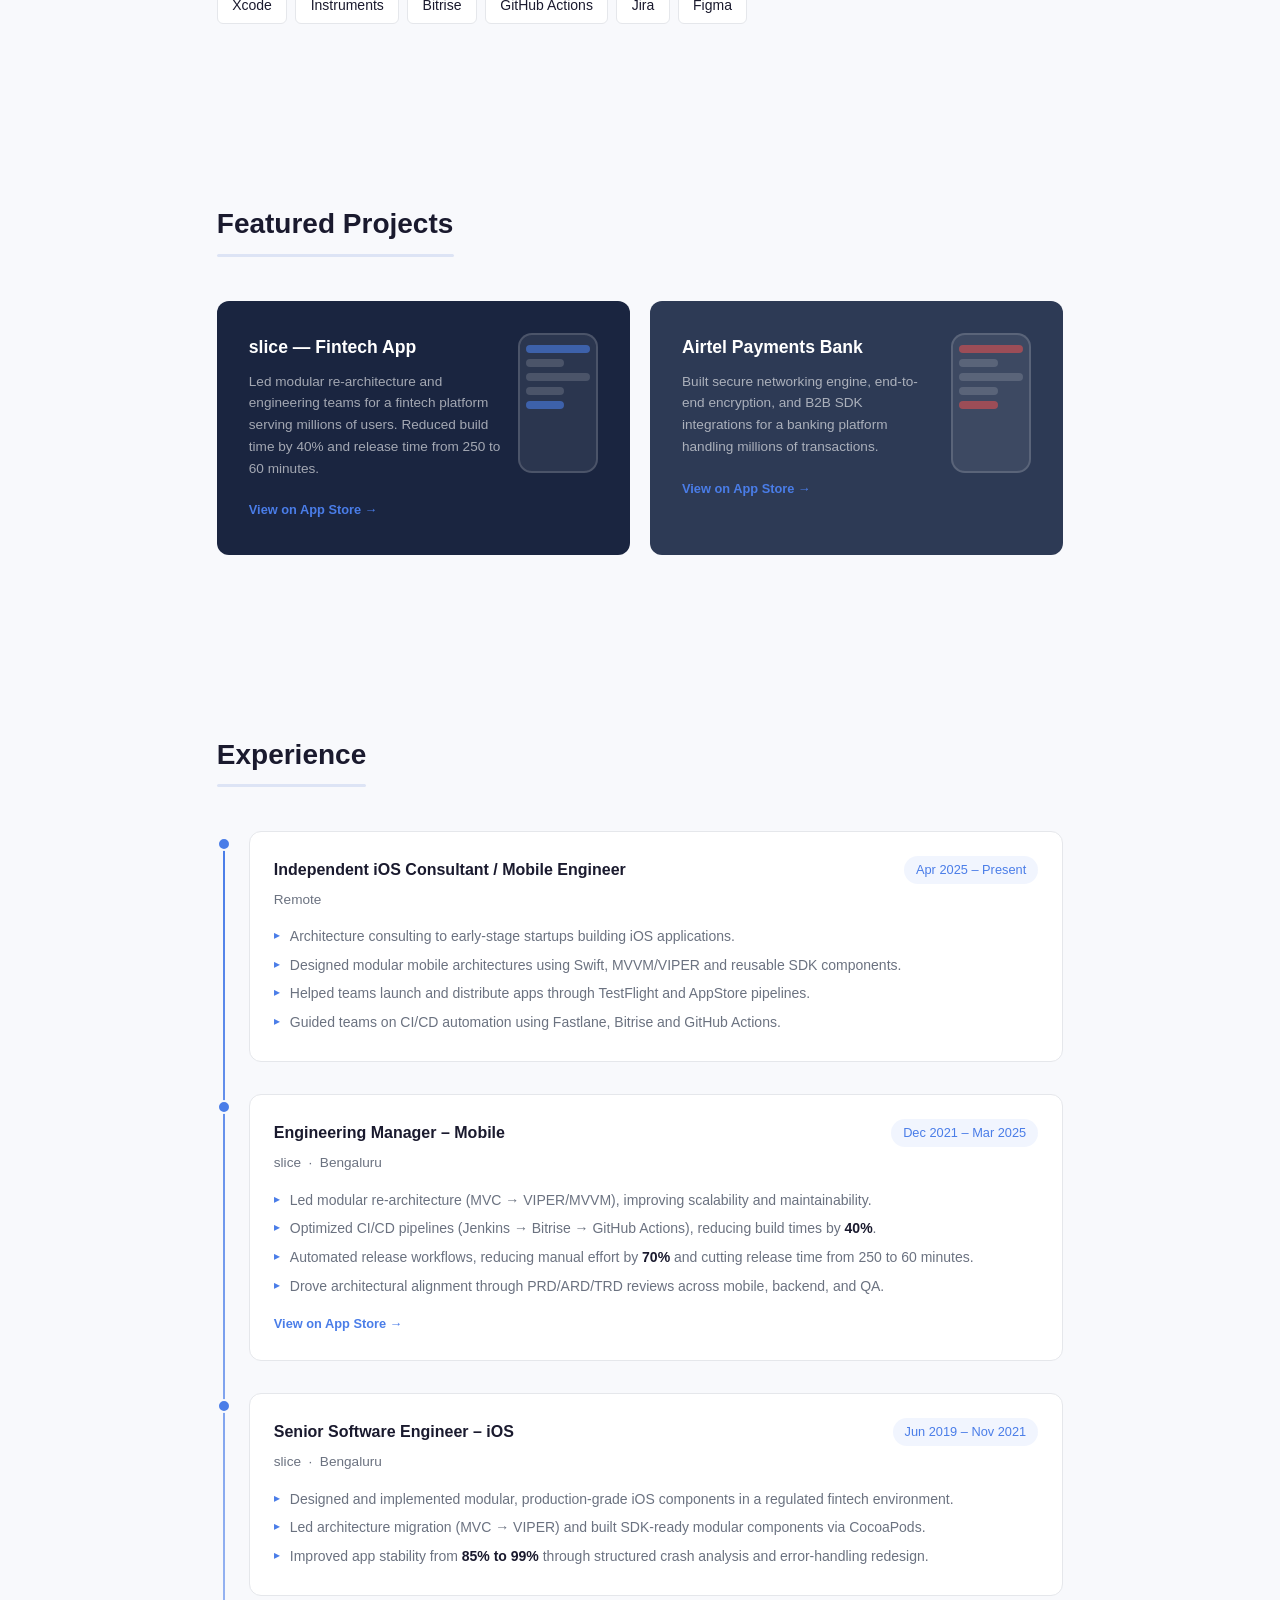
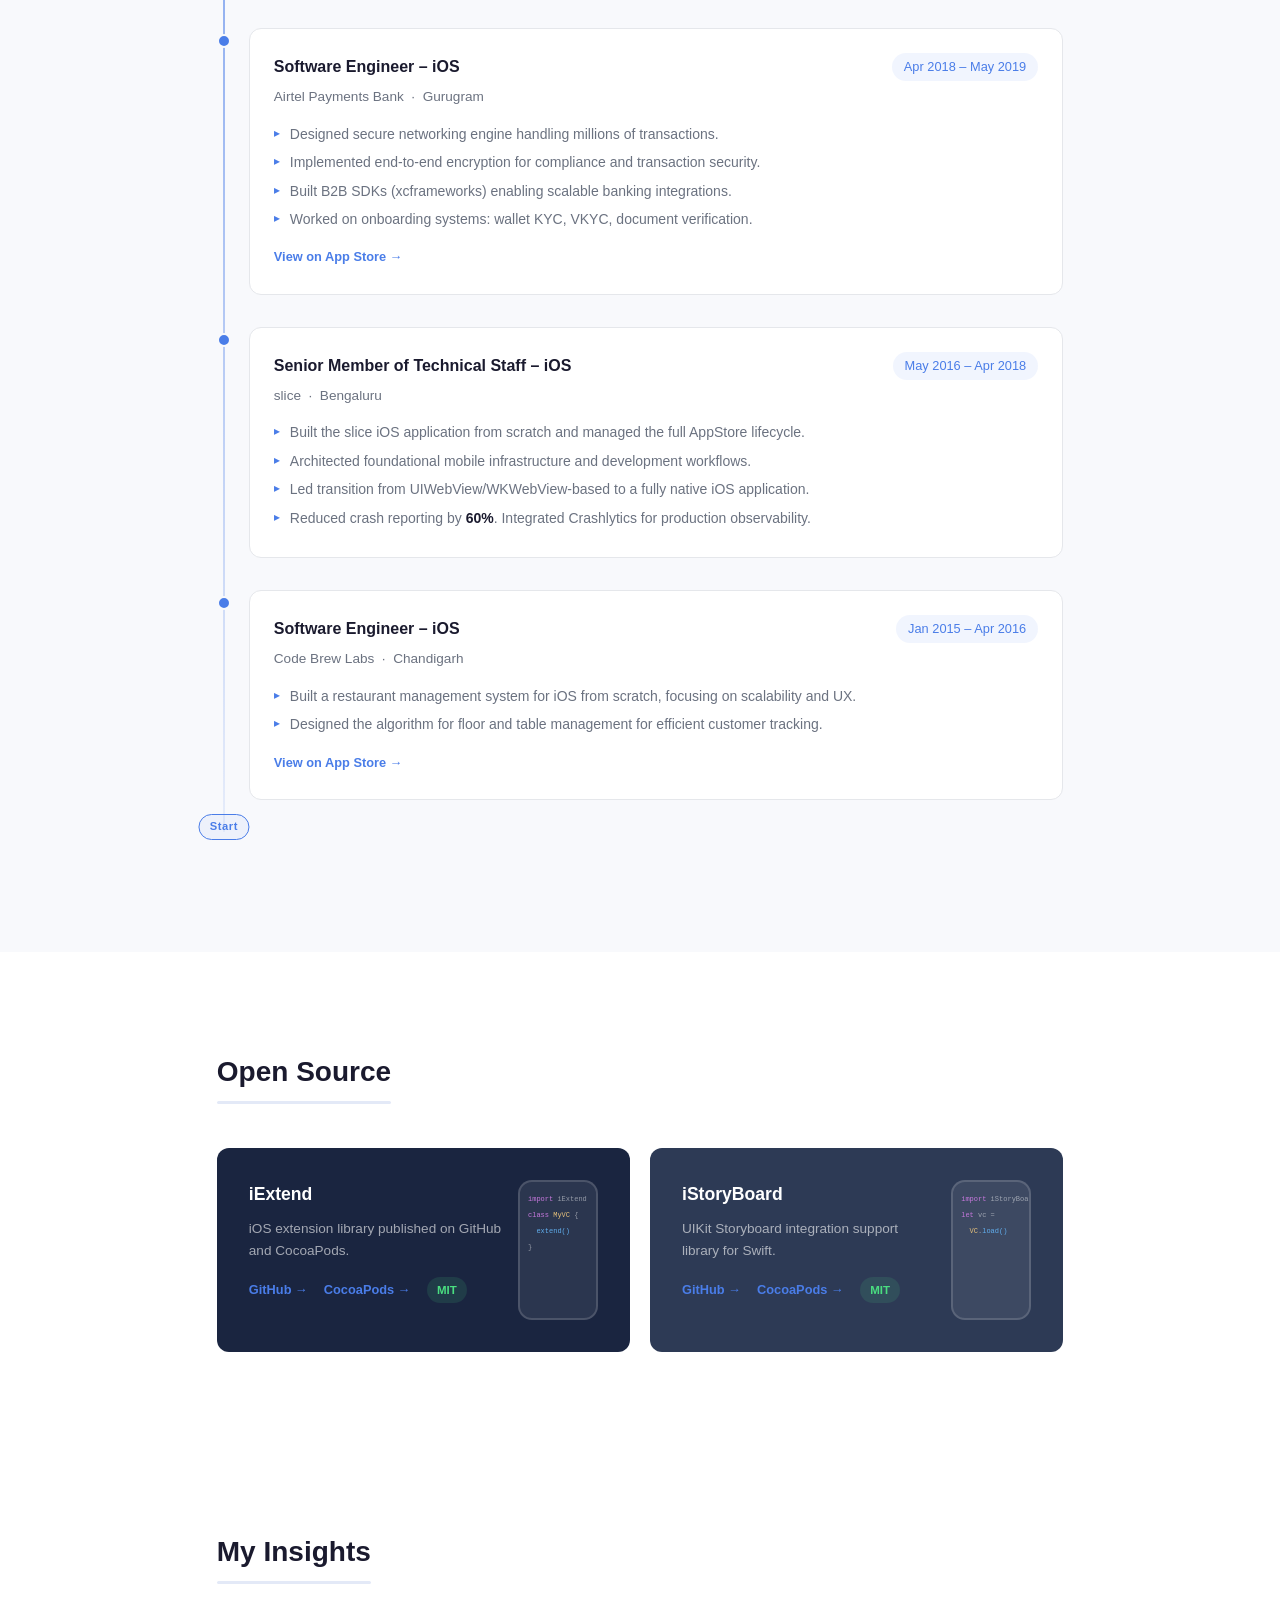
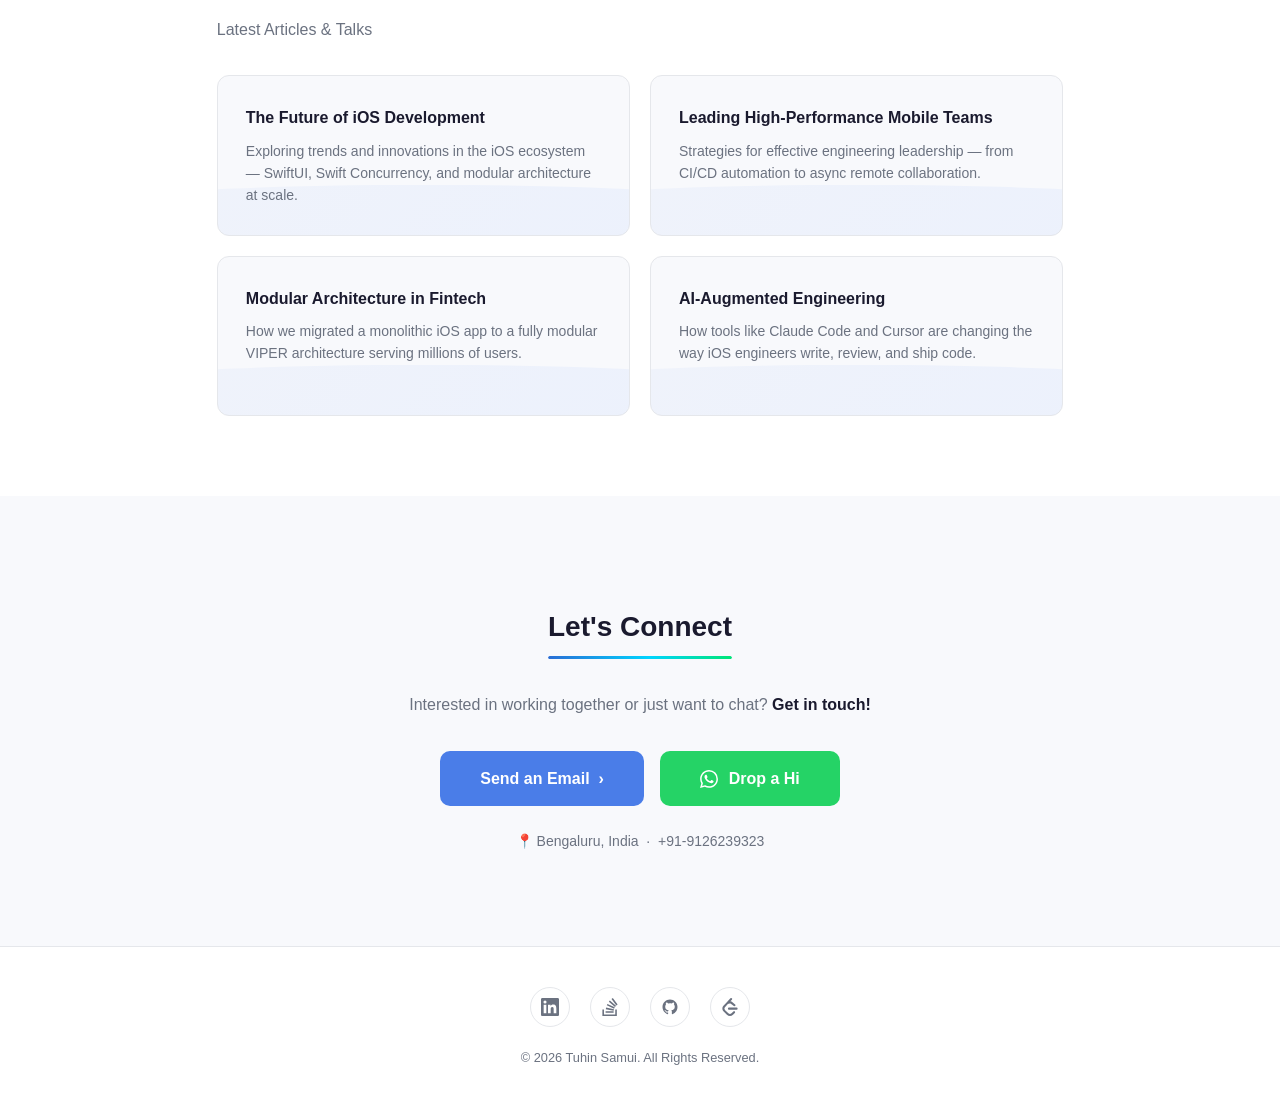
==== commit 5cfa5942: "Working on the progress bar. Same like speedometer." ====
--- a/index.html
+++ b/index.html
@@ -27,18 +27,20 @@
   .section-title { margin-bottom: 0.35rem; }
   .section-progress {
     height: 3px;
-    background: rgba(74,125,232,0.13);
-    border-radius: 99px;
+    border-radius: 2px;
+    background: rgba(70, 110, 200, 0.15);
     overflow: hidden;
   }
   .section-progress-bar {
     height: 100%;
     width: 0%;
-    background: linear-gradient(90deg, #4a7de8, #7dd3fc);
-    border-radius: 99px;
-    transition: width 80ms linear;
+    border-radius: 2px;
+    background: linear-gradient(90deg, #2a6dd5, #00d4ff 55%, #00e676);
+    box-shadow: 0 0 8px rgba(0, 212, 255, 0.6);
+    transition: width .25s ease-out;
   }
   #contact .section-sticky-header { text-align: center; }
+  .timeline-start { z-index: 1; }
 </style> <body> <!-- NAV --> <nav> <a href="/" class="nav-logo">Tuhin Samui</a> <ul class="nav-links">  <li><a href="#about">About</a></li> <li><a href="#skills">Skills</a></li> <li><a href="#projects">Projects</a></li> <li><a href="#experience">Experience</a></li> <li><a href="#opensource">Open Source</a></li> <li><a href="#insights">Articles</a></li> <li class="nav-dropdown"><a href="#" class="nav-dropdown-toggle">Tools ▾</a><ul class="nav-dropdown-menu"><li class="nav-cat">GENERAL</li><li><a href="/tools/speedtest">Internet Speedometer</a></li><li class="nav-cat">iOS</li><li><a href="/tools/json-codable">JSON → Codable</a></li><li><a href="/tools/sf-browser">SF Symbols Browser</a></li><li><a href="/tools/xcode-cleaner">Xcode Cleaner</a></li></ul></li> <li><a href="#contact">Contact</a></li>  </ul> <button class="nav-toggle" aria-label="Toggle menu">&#9776;</button> </nav>   <section id="hero"> <div class="hero-inner"> <div class="hero-content"> <h1 class="hero-name">Tuhin Samui</h1> <h2 class="hero-title">Lead iOS Engineer &amp; Former EM</h2> <p class="hero-sub">Building large-scale fintech mobile products and leading high-performance engineering teams.</p> <div class="hero-cta"> <a href="#projects" class="btn btn-primary">View My Work</a> <a href="#contact" class="btn btn-outline-light">Get in Touch</a> <a href="/resume.pdf" download="Tuhin_Samui_Resume.pdf" class="btn btn-outline-light"> <svg viewBox="0 0 24 24" fill="none" stroke="currentColor" stroke-width="2" stroke-linecap="round" stroke-linejoin="round" width="16" height="16"><path d="M21 15v4a2 2 0 01-2 2H5a2 2 0 01-2-2v-4"></path><polyline points="7 10 12 15 17 10"></polyline><line x1="12" y1="15" x2="12" y2="3"></line></svg>
 Resume
 </a> </div> <div class="hero-social"> <a href="https://github.com/tuhinsbuddy" target="_blank" rel="noopener" aria-label="GitHub"> <svg viewBox="0 0 24 24" fill="currentColor"><path d="M12 2C6.477 2 2 6.484 2 12.017c0 4.425 2.865 8.18 6.839 9.504.5.092.682-.217.682-.483 0-.237-.008-.868-.013-1.703-2.782.605-3.369-1.343-3.369-1.343-.454-1.158-1.11-1.466-1.11-1.466-.908-.62.069-.608.069-.608 1.003.07 1.531 1.032 1.531 1.032.892 1.53 2.341 1.088 2.91.832.092-.647.35-1.088.636-1.338-2.22-.253-4.555-1.113-4.555-4.951 0-1.093.39-1.988 1.029-2.688-.103-.253-.446-1.272.098-2.65 0 0 .84-.27 2.75 1.026A9.564 9.564 0 0112 6.844c.85.004 1.705.115 2.504.337 1.909-1.296 2.747-1.027 2.747-1.027.546 1.379.202 2.398.1 2.651.64.7 1.028 1.595 1.028 2.688 0 3.848-2.339 4.695-4.566 4.943.359.309.678.92.678 1.855 0 1.338-.012 2.419-.012 2.745 0 .268.18.58.688.482A10.019 10.019 0 0022 12.017C22 6.484 17.522 2 12 2z"></path></svg> </a> <a href="https://stackoverflow.com/users/4977661/oncompletion" target="_blank" rel="noopener" aria-label="Stack Overflow"> <svg viewBox="0 0 24 24" fill="currentColor"><path d="M18.986 21.865v-6.404h2.134V24H1.844v-8.539h2.13v6.404h15.012zM6.111 19.731H16.85v-2.137H6.111v2.137zm.259-4.852l10.48 2.189.451-2.07-10.478-2.187-.453 2.068zm1.359-5.056l9.705 4.53.903-1.95-9.706-4.53-.902 1.95zm2.715-4.785l8.217 6.855 1.359-1.62-8.216-6.853-1.36 1.618zM15.751 0l-1.746 1.294 6.405 8.604 1.746-1.294L15.751 0z"></path></svg> </a> <a href="https://leetcode.com/u/ripperTMS/" target="_blank" rel="noopener" aria-label="LeetCode"> <svg viewBox="0 0 24 24" fill="currentColor"><path d="M13.483 0a1.374 1.374 0 0 0-.961.438L7.116 6.226l-3.854 4.126a5.266 5.266 0 0 0-1.209 2.104 5.35 5.35 0 0 0-.125.513 5.527 5.527 0 0 0 .062 2.362 5.83 5.83 0 0 0 .349 1.017 5.938 5.938 0 0 0 1.271 1.818l4.277 4.193.039.038c2.248 2.165 5.852 2.133 8.063-.074l2.396-2.392c.54-.54.54-1.414.003-1.955a1.378 1.378 0 0 0-1.951-.003l-2.396 2.392a3.021 3.021 0 0 1-4.205.038l-.02-.019-4.276-4.193c-.652-.64-.972-1.469-.948-2.263a2.68 2.68 0 0 1 .066-.523 2.545 2.545 0 0 1 .619-1.164L9.13 8.114c1.058-1.134 3.204-1.27 4.43-.278l3.501 2.831c.593.48 1.461.387 1.94-.207a1.384 1.384 0 0 0-.207-1.943l-3.5-2.831c-.8-.647-1.766-1.045-2.774-1.202l2.015-2.158A1.384 1.384 0 0 0 13.483 0zm-2.866 12.815a1.38 1.38 0 0 0-1.38 1.382 1.38 1.38 0 0 0 1.38 1.382H20.79a1.38 1.38 0 0 0 1.38-1.382 1.38 1.38 0 0 0-1.38-1.382z"></path></svg> </a> <span class="hero-social-divider"></span> <a href="https://www.linkedin.com/in/tuhinsamui/" target="_blank" rel="noopener" aria-label="LinkedIn"> <svg viewBox="0 0 24 24" fill="currentColor"><path d="M20.447 20.452h-3.554v-5.569c0-1.328-.027-3.037-1.852-3.037-1.853 0-2.136 1.445-2.136 2.939v5.667H9.351V9h3.414v1.561h.046c.477-.9 1.637-1.85 3.37-1.85 3.601 0 4.267 2.37 4.267 5.455v6.286zM5.337 7.433a2.062 2.062 0 01-2.063-2.065 2.064 2.064 0 112.063 2.065zm1.782 13.019H3.555V9h3.564v11.452zM22.225 0H1.771C.792 0 0 .774 0 1.729v20.542C0 23.227.792 24 1.771 24h20.451C23.2 24 24 23.227 24 22.271V1.729C24 .774 23.2 0 22.222 0h.003z"></path></svg> </a> <a href="https://wa.me/919126239323?text=Hi%20Tuhin%2C%20would%20love%20to%20hire%20you%20for%20" target="_blank" rel="noopener" aria-label="WhatsApp"> <svg viewBox="0 0 24 24" fill="currentColor"><path d="M17.472 14.382c-.297-.149-1.758-.867-2.03-.967-.273-.099-.471-.148-.67.15-.197.297-.767.966-.94 1.164-.173.199-.347.223-.644.075-.297-.15-1.255-.463-2.39-1.475-.883-.788-1.48-1.761-1.653-2.059-.173-.297-.018-.458.13-.606.134-.133.298-.347.446-.52.149-.174.198-.298.298-.497.099-.198.05-.371-.025-.52-.075-.149-.669-1.612-.916-2.207-.242-.579-.487-.5-.669-.51-.173-.008-.371-.01-.57-.01-.198 0-.52.074-.792.372-.272.297-1.04 1.016-1.04 2.479 0 1.462 1.065 2.875 1.213 3.074.149.198 2.096 3.2 5.077 4.487.709.306 1.262.489 1.694.625.712.227 1.36.195 1.871.118.571-.085 1.758-.719 2.006-1.413.248-.694.248-1.289.173-1.413-.074-.124-.272-.198-.57-.347m-5.421 7.403h-.004a9.87 9.87 0 01-5.031-1.378l-.361-.214-3.741.982.998-3.648-.235-.374a9.86 9.86 0 01-1.51-5.26c.001-5.45 4.436-9.884 9.888-9.884 2.64 0 5.122 1.03 6.988 2.898a9.825 9.825 0 012.893 6.994c-.003 5.45-4.437 9.884-9.885 9.884m8.413-18.297A11.815 11.815 0 0012.05 0C5.495 0 .16 5.335.157 11.892c0 2.096.547 4.142 1.588 5.945L.057 24l6.305-1.654a11.882 11.882 0 005.683 1.448h.005c6.554 0 11.89-5.335 11.893-11.893a11.821 11.821 0 00-3.48-8.413z"></path></svg> </a> <a href="mailto:tuhin.eios@gmail.com" aria-label="Email"> <svg viewBox="0 0 24 24" fill="currentColor"><path d="M20 4H4c-1.1 0-2 .9-2 2v12c0 1.1.9 2 2 2h16c1.1 0 2-.9 2-2V6c0-1.1-.9-2-2-2zm0 4l-8 5-8-5V6l8 5 8-5v2z"></path></svg> </a> </div> </div> <div class="hero-photo"> <img src="/photo.jpg" alt="Tuhin Samui" onerror="this.style.display='none';this.parentElement.classList.add('no-photo')"> <div class="photo-placeholder">TS</div> </div> </div> </section>  <div class="stats-bar"> <div class="stat-item"> <span class="stat-num">9.5<span class="stat-plus">+</span></span> <span class="stat-label">Years Experience</span> </div> <div class="stat-divider"></div> <div class="stat-item"> <span class="stat-num">M<span class="stat-plus">+</span></span> <span class="stat-label">Users Served</span> </div> <div class="stat-divider"></div> <div class="stat-item"> <span class="stat-num">99<span class="stat-plus">%</span></span> <span class="stat-label">App Stability Achieved</span> </div> <div class="stat-divider"></div> <div class="stat-item"> <span class="stat-num" id="visitor-count">—</span> <span class="stat-label">Site Visitors</span> </div> </div>  <section id="about"> <div class="section-inner"> <h2 class="section-title">About Me</h2> <h3 class="section-subtitle">Driving Innovation in <strong>Mobile Technology</strong></h3> <p class="about-bio">
@@ -157,7 +159,7 @@
         var sec = title.closest('section');
         // Contact section: static centered line, no scroll animation
         if (sec.id === 'contact') {
-          progress.style.margin = '0 auto';
+          wrapper.style.cssText += ';display:flex;flex-direction:column;align-items:center';
           bar.style.width = '100%';
         } else {
           headers.push({ bar: bar, maxW: textW, section: sec });
